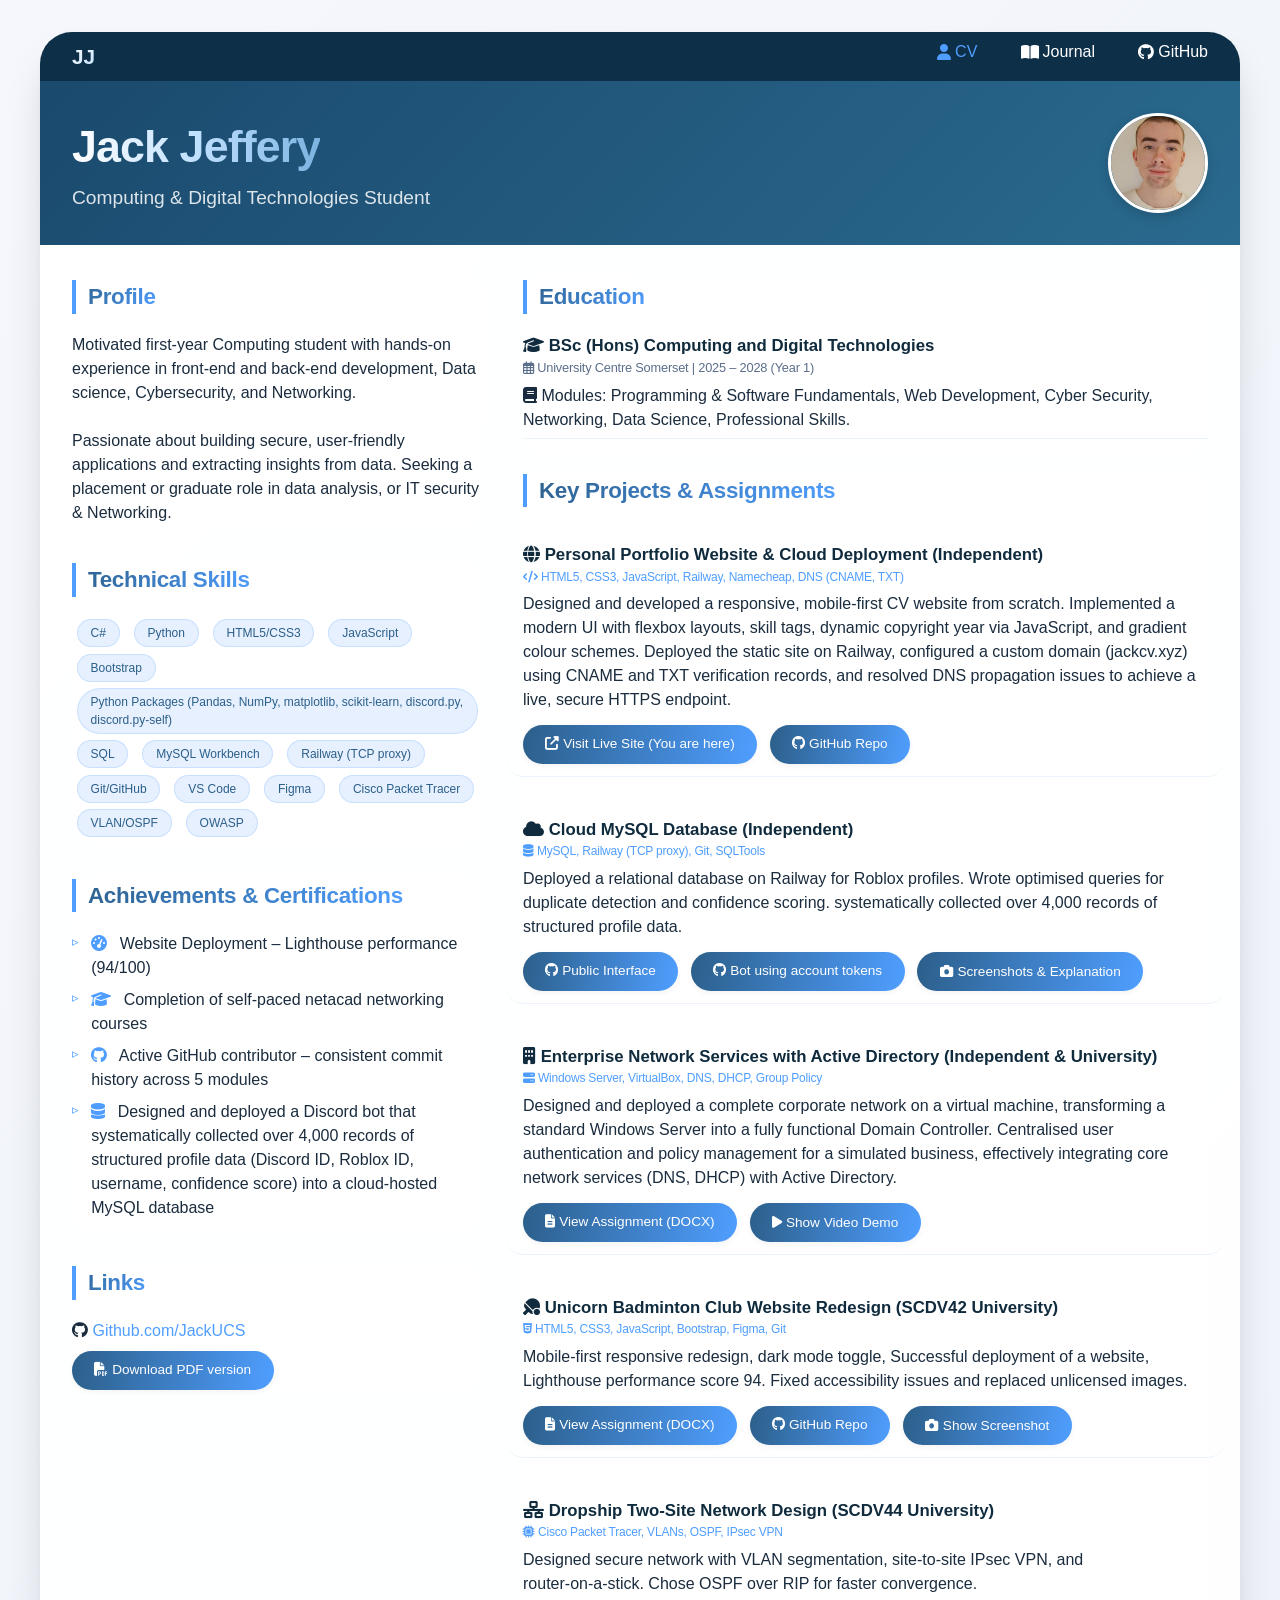
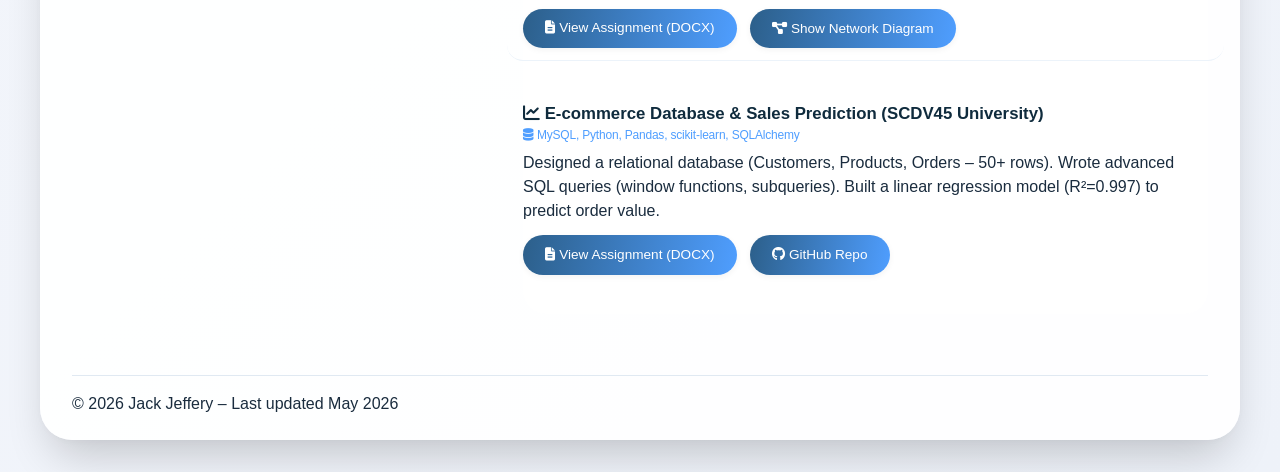
==== index.html @ 2320bcbc "Updated github clickthrough, parallax on image fresh styling" ====
<!DOCTYPE html>
<html lang="en">
<head>
  <meta charset="UTF-8">
  <meta name="viewport" content="width=device-width, initial-scale=1.0">
  <title>Jack – Digital CV</title>
  <link rel="stylesheet" href="style.css">
  <script src="script.js" defer></script>
  <link rel="icon" type="image/png" sizes="32x32" href="images/favicon-32x32.png">
  <link rel="icon" type="image/png" sizes="16x16" href="images/favicon-16x16.png">
  <link rel="apple-touch-icon" sizes="180x180" href="images/apple-touch-icon.png">
  <link rel="stylesheet" href="https://cdnjs.cloudflare.com/ajax/libs/font-awesome/6.5.1/css/all.min.css">
</head>
<body>
<div class="container">

  <!-- Navigation Bar -->
  <nav class="navbar">
    <div class="nav-container">
      <a href="index.html" class="nav-logo">JJ</a>
      <ul class="nav-menu">
        <li><a href="/" class="nav-link active"><i class="fas fa-user"></i> CV</a></li>
        <li><a href="/journal" class="nav-link"><i class="fas fa-book-open"></i> Journal</a></li>
        <li><a href="#" id="github-choice-trigger" class="nav-link"><i class="fab fa-github"></i> GitHub</a></li>
      </ul>
      <div class="nav-toggle">
        <i class="fas fa-bars"></i>
      </div>
    </div>
  </nav>

  <div class="cv-header">
    <div class="header-flex">
      <div class="header-text">
        <h1>Jack Jeffery</h1>
        <p>Computing & Digital Technologies Student</p>
      </div>
      <img src="images/head.jpg" alt="Jack Jeffery" class="headshot">
    </div>
  </div>

  <div class="cv-main">
    <div class="two-col">
      <!-- LEFT COLUMN -->
      <div class="left-col">
        <div class="section">
          <div class="section-title">Profile</div>
          <p>Motivated first-year Computing student with hands‑on experience in front-end and back-end development, Data science, Cybersecurity, and Networking. <br> <br> Passionate about building secure, user‑friendly applications and extracting insights from data. Seeking a placement or graduate role in data analysis, or IT security & Networking.</p>
        </div>
        <div class="section">
          <div class="section-title">Technical Skills</div>
          <div>
            <a href="https://docs.microsoft.com/en-us/dotnet/csharp/" target="_blank" class="skill-link">C#</a>
            <a href="https://www.python.org/" target="_blank" class="skill-link">Python</a>
            <a href="https://developer.mozilla.org/en-US/docs/Web/HTML" target="_blank" class="skill-link">HTML5/CSS3</a>
            <a href="https://developer.mozilla.org/en-US/docs/Web/JavaScript" target="_blank" class="skill-link">JavaScript</a>
            <a href="https://getbootstrap.com/" target="_blank" class="skill-link">Bootstrap</a>
            <span class="skill-tag">Python Packages (Pandas, NumPy, matplotlib, scikit‑learn, discord.py, discord.py-self)</span>
            <a href="https://www.w3schools.com/sql/" target="_blank" class="skill-link">SQL</a>
            <a href="https://www.mysql.com/products/workbench/" target="_blank" class="skill-link">MySQL Workbench</a>
            <a href="https://docs.railway.app/" target="_blank" class="skill-link">Railway (TCP proxy)</a>
            <a href="https://git-scm.com/" target="_blank" class="skill-link">Git/GitHub</a>
            <a href="https://code.visualstudio.com/" target="_blank" class="skill-link">VS Code</a>
            <a href="https://www.figma.com/" target="_blank" class="skill-link">Figma</a>
            <a href="https://www.netacad.com/courses/packet-tracer" target="_blank" class="skill-link">Cisco Packet Tracer</a>
            <a href="https://www.cisco.com/c/en/us/solutions/enterprise-networks/what-is-vlan.html" target="_blank" class="skill-link">VLAN/OSPF</a>
            <a href="https://owasp.org/" target="_blank" class="skill-link">OWASP</a>
          </div>
        </div>
        <div class="section">
          <div class="section-title">Achievements & Certifications</div>
          <ul>
            <li><i class="fas fa-tachometer-alt" style="margin-right: 8px; color: #4f9eff;"></i> Website Deployment – Lighthouse performance (94/100)</li>
            <li><i class="fas fa-graduation-cap" style="margin-right: 8px; color: #4f9eff;"></i> Completion of self-paced netacad networking courses</li>
            <li><i class="fab fa-github" style="margin-right: 8px; color: #4f9eff;"></i> Active GitHub contributor – consistent commit history across 5 modules</li>
            <li><i class="fas fa-database" style="margin-right: 8px; color: #4f9eff;"></i> Designed and deployed a Discord bot that systematically collected over 4,000 records of structured profile data (Discord ID, Roblox ID, username, confidence score) into a cloud‑hosted MySQL database</li>
          </ul>
        </div>
        <div class="section">
          <div class="section-title">Links</div>
          <p><i class="fab fa-github"></i> <a href="#" id="github-choice-trigger" class="custom-link">Github.com/JackUCS</a></p>
          <div class="pdf-button-wrapper">
            <a href="Digital CV/JackJefferyCV.pdf" class="btn-download" download><i class="fas fa-file-pdf"></i> Download PDF version</a>
          </div>
        </div>
      </div> <!-- end left-col -->

      <!-- RIGHT COLUMN -->
      <div class="right-col">
        <div class="section">
          <div class="section-title">Education</div>
          <div class="education-item">
            <div class="job-title"><i class="fas fa-graduation-cap"></i> BSc (Hons) Computing and Digital Technologies</div>
            <div class="date"><i class="far fa-calendar-alt"></i> University Centre Somerset | 2025 – 2028 (Year 1)</div>
            <div><i class="fas fa-book"></i> Modules: Programming & Software Fundamentals, Web Development, Cyber Security, Networking, Data Science, Professional Skills.</div>
          </div>
        </div>

        <div class="section">
          <div class="section-title">Key Projects & Assignments</div>

          <!-- 1. Personal Portfolio Website & Cloud Deployment -->
          <div class="project-item">
            <div class="project-title"><i class="fas fa-globe"></i> Personal Portfolio Website & Cloud Deployment (Independent)</div>
            <div class="tech-stack"><i class="fas fa-code"></i> HTML5, CSS3, JavaScript, Railway, Namecheap, DNS (CNAME, TXT)</div>
            <div>Designed and developed a responsive, mobile‑first CV website from scratch. Implemented a modern UI with flexbox layouts, skill tags, dynamic copyright year via JavaScript, and gradient colour schemes. Deployed the static site on Railway, configured a custom domain (jackcv.xyz) using CNAME and TXT verification records, and resolved DNS propagation issues to achieve a live, secure HTTPS endpoint.</div>
            <div class="button-group">
              <a href="https://jackcv.xyz" class="btn-view" target="_blank"><i class="fas fa-external-link-alt"></i> Visit Live Site (You are here)</a>
              <a href="https://github.com/JackUCS/Digital-CV" class="btn-view" target="_blank"><i class="fab fa-github"></i> GitHub Repo</a>
            </div>
          </div>

          <!-- 2. Cloud MySQL Database (Independent) -->
          <div class="project-item">
            <div class="project-title"><i class="fas fa-cloud"></i> Cloud MySQL Database (Independent)</div>
            <div class="tech-stack"><i class="fas fa-database"></i> MySQL, Railway (TCP proxy), Git, SQLTools</div>
            <div>Deployed a relational database on Railway for Roblox profiles. Wrote optimised queries for duplicate detection and confidence scoring. systematically collected over 4,000 records of structured profile data.</div>
            <div class="button-group">
              <a href="https://github.com/JackUCS/PublicInterface" class="btn-view" target="_blank"><i class="fab fa-github"></i> Public Interface</a>
              <a href="https://github.com/JackUCS/Roblox-Monitoring-Final" class="btn-view" target="_blank"><i class="fab fa-github"></i> Bot using account tokens</a>
              <button class="btn-view toggle-screenshot-btn" data-target="screenshot-cloudsql"><i class="fas fa-camera"></i> Screenshots & Explanation</button>
            </div>
            <div id="screenshot-cloudsql" class="screenshot-container" style="display: none; margin-top: 1rem;">
              <img src="images/SQLScreenshot.png" alt="Database schema" style="max-width: 100%; border-radius: 12px; box-shadow: 0 4px 12px rgba(0,0,0,0.1); margin-bottom: 1rem;">
              <p style="font-size: 0.75rem; color: #5b6e8c; margin-bottom: 0.5rem;">Screenshot of database records</p>
              <img src="images/Result.png" alt="Query results example" style="max-width: 100%; border-radius: 12px; box-shadow: 0 4px 12px rgba(0,0,0,0.1);">
              <p style="font-size: 0.75rem; color: #5b6e8c; margin-top: 0.5rem;">The code is hosted on a real account token and scans a variety of guilds for user‑specified keywords that the user can predefine (e.g., "ollie") on detection the message is logged and relayed to a webhook. Roblox users (Next to the blue person) are scraped by confidence values utilising regex to identify strings that are deemed as valuable, users who send their user profile link in a specific channel will be identified as a confidence of 3 (highest possible, this will stack to ensure the program is entirely confident)</p>
            </div>
          </div>

          <!-- 3. Enterprise Network Services with Active Directory (Independent) -->
          <div class="project-item">
            <div class="project-title"><i class="fas fa-building"></i> Enterprise Network Services with Active Directory (Independent & University)</div>
            <div class="tech-stack"><i class="fas fa-server"></i> Windows Server, VirtualBox, DNS, DHCP, Group Policy</div>
            <div>Designed and deployed a complete corporate network on a virtual machine, transforming a standard Windows Server into a fully functional Domain Controller. Centralised user authentication and policy management for a simulated business, effectively integrating core network services (DNS, DHCP) with Active Directory.</div>
            <div class="button-group">
              <a href="assignments/SCDV44_CW2_JEF25003751_Jack_Jeffery_Networking 1.docx" class="btn-view" target="_blank"><i class="fas fa-file-alt"></i> View Assignment (DOCX)</a>
              <button class="btn-view toggle-screenshot-btn" data-target="screenshot-activedirectory"><i class="fas fa-play"></i> Show Video Demo</button>
            </div>
            <div id="screenshot-activedirectory" class="screenshot-container" style="display: none; margin-top: 1rem;">
              <div class="video-container">
                <iframe class="responsive-iframe" src="https://www.youtube-nocookie.com/embed/aEGvHdF7f94" title="Active Directory Domain Controller Demo" frameborder="0" allow="accelerometer; autoplay; clipboard-write; encrypted-media; gyroscope; picture-in-picture; web-share" referrerpolicy="strict-origin-when-cross-origin" allowfullscreen></iframe>
              </div>
              <p style="font-size: 0.75rem; color: #5b6e8c; margin-top: 0.5rem;">Active Directory Domain Controller / ADDS Demo.</p>
            </div>
          </div>

          <!-- 4. Unicorn Badminton Club Website Redesign (SCDV42) -->
          <div class="project-item">
            <div class="project-title"><i class="fas fa-table-tennis"></i> Unicorn Badminton Club Website Redesign (SCDV42 University)</div>
            <div class="tech-stack"><i class="fab fa-html5"></i> HTML5, CSS3, JavaScript, Bootstrap, Figma, Git</div>
            <div>Mobile‑first responsive redesign, dark mode toggle, Successful deployment of a website, Lighthouse performance score 94. Fixed accessibility issues and replaced unlicensed images.</div>
            <div class="button-group">
              <a href="assignments/SCDV42_CW2_JEF25003751_Jack_Jeffery_Web 1.docx" class="btn-view" target="_blank"><i class="fas fa-file-alt"></i> View Assignment (DOCX)</a>
              <a href="https://github.com/JackUCS/UBC-Assignment" class="btn-view" target="_blank"><i class="fab fa-github"></i> GitHub Repo</a>
              <button class="btn-view toggle-screenshot-btn" data-target="screenshot-ubc"><i class="fas fa-camera"></i> Show Screenshot</button>
            </div>
            <div id="screenshot-ubc" class="screenshot-container" style="display: none; margin-top: 1rem;">
              <img src="images/Desktop showcase.png" alt="UBC website desktop view" style="max-width: 100%; border-radius: 12px; box-shadow: 0 4px 12px rgba(0,0,0,0.1); margin-bottom: 1rem;">
              <img src="images/MOBILE SHOWCASE.png" alt="UBC website mobile view" style="max-width: 100%; border-radius: 12px; box-shadow: 0 4px 12px rgba(0,0,0,0.1);">
              <p style="font-size: 0.75rem; color: #5b6e8c; margin-top: 0.5rem;">Desktop and mobile views of the redesigned site, with light and darkmode counterparts.</p>
            </div>
          </div>

          <!-- 5. Dropship Two‑Site Network Design (SCDV44) -->
          <div class="project-item">
            <div class="project-title"><i class="fas fa-network-wired"></i> Dropship Two‑Site Network Design (SCDV44 University)</div>
            <div class="tech-stack"><i class="fas fa-microchip"></i> Cisco Packet Tracer, VLANs, OSPF, IPsec VPN</div>
            <div>Designed secure network with VLAN segmentation, site‑to‑site IPsec VPN, and router‑on‑a‑stick. Chose OSPF over RIP for faster convergence.</div>
            <div class="button-group">
              <a href="assignments/SCDV44_CW2_JEF25003751_Jack_Jeffery_Networking 1.docx" class="btn-view" target="_blank"><i class="fas fa-file-alt"></i> View Assignment (DOCX)</a>
              <button class="btn-view toggle-screenshot-btn" data-target="screenshot-dropship"><i class="fas fa-diagram-project"></i> Show Network Diagram</button>
            </div>
            <div id="screenshot-dropship" class="screenshot-container" style="display: none; margin-top: 1rem;">
              <img src="images/network diagram.png" alt="Dropship network topology" style="max-width: 100%; border-radius: 12px; box-shadow: 0 4px 12px rgba(0,0,0,0.1);">
              <p style="font-size: 0.75rem; color: #5b6e8c; margin-top: 0.5rem;">Packet Tracer network diagram showing VLAN segmentation and VPN tunnel.</p>
            </div>
          </div>

          <!-- 6. E‑commerce Database & Sales Prediction (SCDV45) -->
          <div class="project-item">
            <div class="project-title"><i class="fas fa-chart-line"></i> E‑commerce Database & Sales Prediction (SCDV45 University)</div>
            <div class="tech-stack"><i class="fas fa-database"></i> MySQL, Python, Pandas, scikit‑learn, SQLAlchemy</div>
            <div>Designed a relational database (Customers, Products, Orders – 50+ rows). Wrote advanced SQL queries (window functions, subqueries). Built a linear regression model (R²=0.997) to predict order value.</div>
            <div class="button-group">
              <a href="assignments/SCDV45_CW2_JEF25003751_DataScience.docx" class="btn-view" target="_blank"><i class="fas fa-file-alt"></i> View Assignment (DOCX)</a>
              <a href="https://github.com/JackUCS/SCDV45_CW2" class="btn-view" target="_blank"><i class="fab fa-github"></i> GitHub Repo</a>
            </div>
          </div>

        </div> <!-- end key projects section -->
      </div> <!-- end right-col -->
    </div> <!-- end two-col -->

    <hr>
    <p class="copyright">© <span id="current-year"></span> Jack Jeffery – Last updated May 2026</p>
  </div> <!-- end cv-main -->
</div> <!-- end container -->

<!-- Modal for project detail popup -->
<div id="project-modal" class="modal-overlay">
  <div class="modal-container">
    <div class="modal-content"></div>
  </div>
</div>

<!-- GitHub choice modal -->
<!-- GitHub choice modal -->
<div id="github-choice-modal" class="modal-overlay">
  <div class="modal-container github-choice-container">
    <div class="modal-content github-choice-content">
      <h3><i class="fab fa-github"></i> GitHub</h3>
      <p>How would you like to view my GitHub profile?</p>
      <div class="github-buttons">
        <button id="github-view-external" class="btn-view"><i class="fas fa-external-link-alt"></i> View on GitHub</button>
        <button id="github-view-image" class="btn-view"><i class="fas fa-image"></i> View interactive image</button>
      </div>
    </div>
  </div>
</div>

<!-- Modal for the interactive GitHub screenshot -->
<div id="github-image-modal" class="modal-overlay">
  <div class="modal-container github-interactive-container">
    <div class="github-image-wrapper">
      <img src="images/gitscreenshot.png" alt="GitHub Profile Screenshot" class="github-interactive-img">
    </div>
  </div>
</div>

</body>
</html>
---- style.css ----
* {
  margin: 0;
  padding: 0;
  box-sizing: border-box;
}

body {
  font-family: 'Inter', -apple-system, BlinkMacSystemFont, 'Segoe UI', Roboto, Helvetica, Arial, sans-serif;
  background: linear-gradient(135deg, #f5f7fc 0%, #eef2f9 100%);
  color: #1a2c3e;
  line-height: 1.5;
  padding: 2rem 1rem;
}

.container {
  max-width: 1200px;
  margin: 0 auto;
  background: rgba(255,255,255,0.96);
  border-radius: 32px;
  box-shadow: 0 25px 45px -12px rgba(0,0,0,0.2), 0 2px 6px rgba(0,0,0,0.02);
  overflow: hidden;
}

/* Navbar styles – drop down menu */
.navbar {
  background: #0d2f48;
  padding: 0.5rem 2rem;
  position: sticky;
  top: 0;
  z-index: 1000;
}

.nav-container {
  display: flex;
  justify-content: space-between;
  align-items: center;
  max-width: 1200px;
  margin: 0 auto;
  position: relative;
}

.nav-logo {
  color: white;
  font-size: 1.3rem;
  font-weight: 700;
  text-decoration: none;
  background: linear-gradient(135deg, #fff, #c0e0ff);
  -webkit-background-clip: text;
  background-clip: text;
  color: transparent;
}

.nav-menu {
  display: flex;
  gap: 1.5rem;
  list-style: none;
  margin: 0;
  padding: 0;
}

.nav-link {
  color: white;
  text-decoration: none;
  font-weight: 500;
  transition: color 0.2s;
  display: inline-flex;
  align-items: center;
  gap: 4px;
  font-size: 1rem;
}

.nav-link:hover {
  color: #4f9eff;
}

.nav-link.active {
  color: #4f9eff;
}

.nav-toggle {
  display: none;
  color: white;
  font-size: 1.3rem;
  cursor: pointer;
}

/* Mobile responsive – DROP DOWN from top */
@media (max-width: 700px) {
  .nav-toggle {
    display: block;
  }
  
  .navbar {
    padding: 0.5rem 1rem;
  }
  
  .nav-menu {
    position: absolute;
    top: 52px;
    left: 0;
    right: 0;
    flex-direction: column;
    background: #235877;
    width: 100%;
    max-height: 0;
    overflow: hidden;
    transition: max-height 0.3s ease-in-out;
    gap: 0;
    padding: 0;
    box-shadow: none;
  }
  
  .nav-menu.active {
    max-height: 300px;
    padding: 0.8rem 0;
    box-shadow: 0 10px 15px rgba(0,0,0,0.1);
  }
  
  .nav-menu li {
    width: 100%;
    text-align: center;
    padding: 0;
  }
  
  .nav-menu li::before {
    content: none;
  }
  
  .nav-link {
    font-size: 1rem;
    justify-content: center;
    padding: 0.6rem 0;
    width: 100%;
  }
}

/* header gradient */
.cv-header {
  background: linear-gradient(135deg, #1a4a6e 0%, #2a6a8e 100%);
  color: white;
  padding: 2rem 2rem;
}

.header-flex {
  display: flex;
  justify-content: space-between;
  align-items: center;
  flex-wrap: wrap;
  gap: 1.5rem;
}

.header-text h1 {
  font-size: 2.8rem;
  font-weight: 700;
  letter-spacing: -0.02em;
  margin-bottom: 0.25rem;
  background: linear-gradient(90deg, #ffffff, #c0e0ff, #7bb3e0, #c0e0ff, #ffffff);
  background-size: 200% auto;
  -webkit-background-clip: text;
  background-clip: text;
  color: transparent;
  display: inline-block;
  animation: shimmer 6s linear infinite;
}

@keyframes shimmer {
  0% { background-position: 0% center; }
  100% { background-position: 200% center; }
}

.header-text p {
  font-size: 1.2rem;
  opacity: 0.85;
  font-weight: 450;
}

/* headshot styling */
.headshot {
  width: 100px;
  height: 100px;
  border-radius: 50%;
  object-fit: cover;
  border: 3px solid white;
  box-shadow: 0 4px 12px rgba(0,0,0,0.15);
  transition: transform 0.2s ease, box-shadow 0.2s ease;
  cursor: pointer;
}

.headshot:hover {
  transform: scale(1.02);
  box-shadow: 0 6px 16px rgba(0,0,0,0.2);
}

.cv-main {
  padding: 2rem 2rem 1.5rem;
}

.two-col {
  display: flex;
  gap: 2.5rem;
  flex-wrap: wrap;
}

.left-col {
  flex: 1.2;
  min-width: 260px;
}

.right-col {
  flex: 2;
  min-width: 280px;
}

.section {
  margin-bottom: 2rem;
  background: #ffffff;
  border-radius: 24px;
  padding: 0.2rem 0;
}

.section-title {
  font-size: 1.4rem;
  font-weight: 700;
  letter-spacing: -0.3px;
  background: linear-gradient(120deg, #2c5f8a, #4f9eff);
  background-clip: text;
  -webkit-background-clip: text;
  color: transparent;
  border-left: 4px solid #4f9eff;
  padding-left: 0.75rem;
  margin-bottom: 1.2rem;
  display: inline-block;
}

.job-title, .project-title {
  font-weight: 700;
  color: #0f2b3d;
  font-size: 1.05rem;
}

.date {
  font-size: 0.8rem;
  color: #5b6e8c;
  margin-bottom: 0.4rem;
  letter-spacing: -0.2px;
}

.skill-tag {
  display: inline-block;
  background: #e6f0ff;
  color: #2c5f8a;
  padding: 0.25rem 0.8rem;
  border-radius: 40px;
  font-size: 0.75rem;
  font-weight: 500;
  margin: 0.2rem 0.3rem;
  transition: all 0.15s;
  border: 1px solid rgba(79,158,255,0.2);
}

.skill-tag:hover {
  background: #d4e6ff;
  transform: translateY(-1px);
}

.project-item, .education-item {
  margin-bottom: 1.5rem;
  padding-bottom: 0.75rem;
  border-bottom: 1px solid #ecf3fa;
}

.project-item:last-child {
  border-bottom: none;
}

.tech-stack {
  font-size: 0.75rem;
  font-weight: 500;
  color: #4f9eff;
  margin-bottom: 0.4rem;
  letter-spacing: -0.2px;
}

.btn-download, .btn-view {
  display: inline-block;
  background: linear-gradient(100deg, #2c5f8a, #4f9eff);
  color: white;
  padding: 0.6rem 1.4rem;
  border-radius: 60px;
  text-decoration: none;
  font-weight: 500;
  font-size: 0.85rem;
  transition: all 0.2s ease;
  border: none;
  cursor: pointer;
  box-shadow: 0 2px 6px rgba(0,0,0,0.05);
}

.btn-download:hover, .btn-view:hover {
  background: linear-gradient(100deg, #1a4a6e, #3b82f6);
  transform: translateY(-2px);
  box-shadow: 0 8px 18px rgba(0,0,0,0.1);
}

.btn-download:active, .btn-view:active {
  transform: translateY(1px);
}

.button-group {
  display: flex;
  flex-wrap: wrap;
  gap: 0.8rem;
  margin-top: 0.8rem;
}

.pdf-button-wrapper {
  margin-top: 0.5rem;
}

hr {
  margin: 1.8rem 0 1rem;
  border: none;
  border-top: 1px solid #e0e9f2;
}

.custom-link {
  color: #4f9eff;
  text-decoration: none;
  font-weight: 500;
  transition: color 0.2s;
}

.custom-link:hover {
  color: #2c5f8a;
  text-decoration: underline;
}

ul {
  list-style-type: none;
  padding-left: 0;
}

ul li {
  margin-bottom: 0.5rem;
  padding-left: 1.2rem;
  position: relative;
}

ul li::before {
  content: "▹";
  position: absolute;
  left: 0;
  color: #4f9eff;
  font-size: 0.8rem;
}

/* Exclude navbar lists from the arrow rule */
.nav-menu li::before {
  content: none;
}

/* video container (responsive iframe) */
.video-container {
  position: relative;
  overflow: hidden;
  width: 100%;
  padding-bottom: 56.25%;
  border-radius: 12px;
  box-shadow: 0 4px 12px rgba(0, 0, 0, 0.1);
}

.responsive-iframe {
  position: absolute;
  top: 0;
  left: 0;
  width: 100%;
  height: 100%;
  border: 0;
}

/* reduce gap between Education and first Key Project */
.education-item {
  margin-bottom: 0.75rem;
  padding-bottom: 0.4rem;
}
.section:first-of-type .project-item:first-of-type {
  margin-top: 0;
}
.right-col .section:first-child {
  margin-bottom: 1rem;
}

/* mobile responsiveness */
@media (max-width: 700px) {
  .header-text h1 {
    font-size: 2rem;
  }
  .cv-main {
    padding: 1.5rem;
  }
  .two-col {
    gap: 1.5rem;
  }
  .section-title {
    font-size: 1.3rem;
  }
}

@media (max-width: 600px) {
  .header-flex {
    flex-direction: column;
    text-align: center;
  }
  .headshot {
    margin-top: 0.5rem;
  }
}

.btn-icon {
  width: 16px;
  height: 16px;
  vertical-align: middle;
  margin-top: -2px;
  margin-right: 3px;
  display: inline-block;
}

/* Skill links – clickable documentation links */
.skill-link {
  display: inline-block;
  background: #e6f0ff;
  color: #2c5f8a;
  padding: 0.25rem 0.8rem;
  border-radius: 40px;
  font-size: 0.75rem;
  font-weight: 500;
  margin: 0.2rem 0.3rem;
  transition: all 0.15s;
  border: 1px solid rgba(79,158,255,0.2);
  text-decoration: none;
}

.skill-link:hover {
  background: #d4e6ff;
  transform: translateY(-1px);
  color: #1a4a6e;
}

/* Hover effect for project items – smooth pop-out */
.project-item {
  transition: transform 0.25s ease, box-shadow 0.25s ease, background-color 0.2s ease;
  border-radius: 16px;
  padding: 1rem 1rem 0.75rem 1rem;
  margin-left: -1rem;
  margin-right: -1rem;
  background-color: transparent;
}

.project-item:hover {
  transform: scale(1.02);
  box-shadow: 0 12px 24px -8px rgba(0, 0, 0, 0.15);
  background-color: #ffffff;
  z-index: 1;
  position: relative;
}

/* Modal overlay – liquid glass background */
.modal-overlay {
  display: none;
  position: fixed;
  top: 0;
  left: 0;
  width: 100%;
  height: 100%;
  background: rgba(0, 0, 0, 0.3);
  backdrop-filter: blur(8px) brightness(0.9);
  -webkit-backdrop-filter: blur(8px) brightness(0.9);
  justify-content: center;
  align-items: center;
  z-index: 10000;
  opacity: 0;
  transition: opacity 0.3s ease;
}

.modal-overlay.active {
  display: flex;
  opacity: 1;
}

.modal-container {
  max-width: 800px;
  width: 90%;
  max-height: 85vh;
  overflow-y: auto;
  background: rgba(255, 255, 255, 0.98);
  border-radius: 32px;
  box-shadow: 0 30px 50px rgba(0, 0, 0, 0.3);
  padding: 2rem;
  position: relative;
  transform: scale(0.95);
  transition: transform 0.3s ease;
}

.modal-overlay.active .modal-container {
  transform: scale(1);
}

/* Close button (optional) */
.modal-close {
  position: absolute;
  top: 1rem;
  right: 1.5rem;
  font-size: 2rem;
  cursor: pointer;
  color: #4f9eff;
  transition: color 0.2s;
}

.modal-close:hover {
  color: #1a4a6e;
}

/* Ensure cloned content inside modal uses same styles as original */
.modal-content .project-title,
.modal-content .tech-stack,
.modal-content .button-group {
  margin-bottom: 1rem;
}

.modal-content .project-item {
  padding: 0;
  margin: 0;
  border-bottom: none;
  box-shadow: none;
  background: transparent;
}

.modal-content .button-group {
  margin-top: 1.5rem;
}
/* GitHub choice modal specific */
.github-choice-container {
  max-width: 450px;
  text-align: center;
}

.github-choice-content h3 {
  font-size: 1.5rem;
  margin-bottom: 0.5rem;
  color: #1a4a6e;
}

.github-choice-content p {
  margin-bottom: 1.5rem;
  color: #2c3e50;
}

.github-buttons {
  display: flex;
  gap: 1rem;
  justify-content: center;
  flex-wrap: wrap;
}

.github-buttons .btn-view {
  min-width: 160px;
}

/* GitHub interactive image modal – cursor-following 3D tilt */
.github-interactive-container {
  max-width: 800px;
  width: 90%;
  background: transparent;  /* was rgba(255,255,255,0.98) */
  border-radius: 24px;
  padding: 0;               /* remove padding */
  perspective: 1000px;
  overflow: visible;
  box-shadow: none;         /* remove shadow, let image cast its own */
}

.github-image-wrapper {
  position: relative;
  width: 100%;
  transition: transform 0.1s ease-out;
  transform-style: preserve-3d;
  will-change: transform;
}

/* Remove pointer-events: none to make the image clickable */
.github-interactive-img {
  width: 100%;
  height: auto;
  border-radius: 16px;
  box-shadow: 0 20px 35px -10px rgba(0,0,0,0.2);
  display: block;
  cursor: pointer;
}

/* Make the interactive image clickable */
.github-interactive-img {
  cursor: pointer;
}
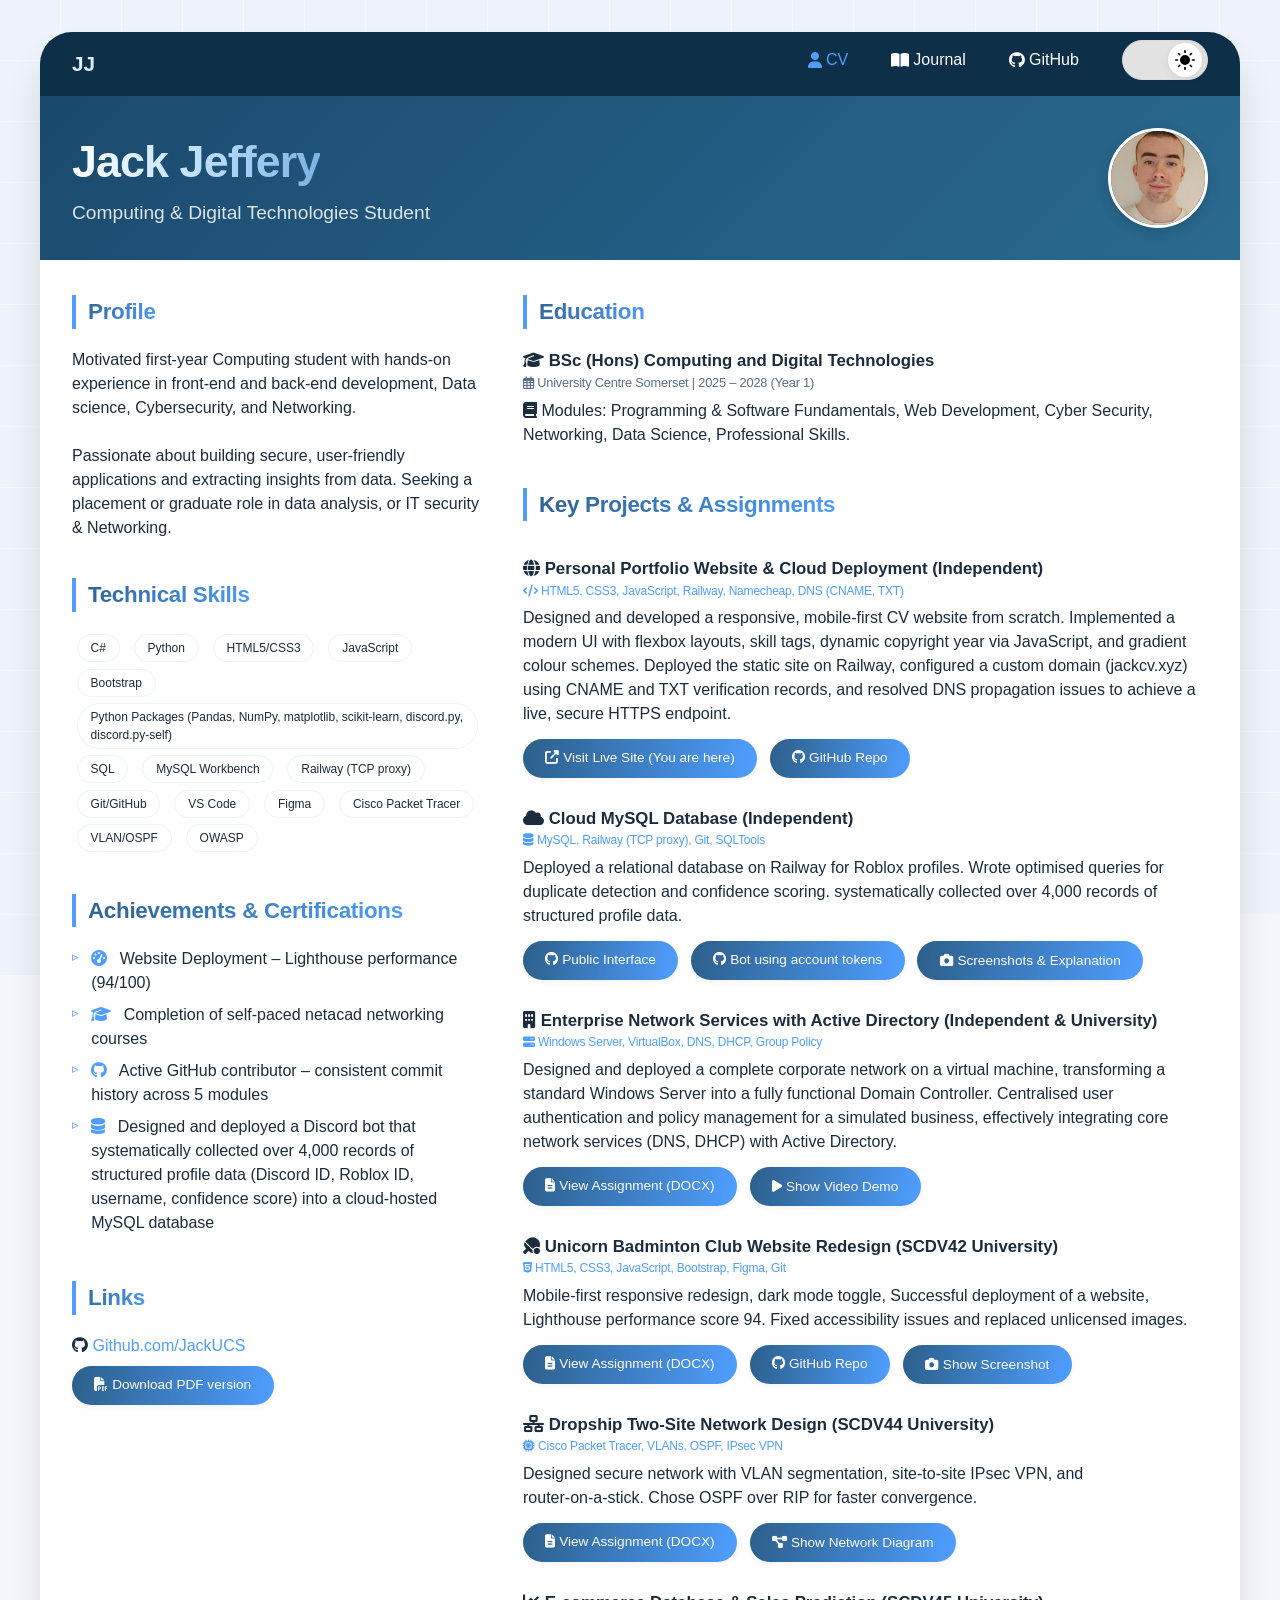
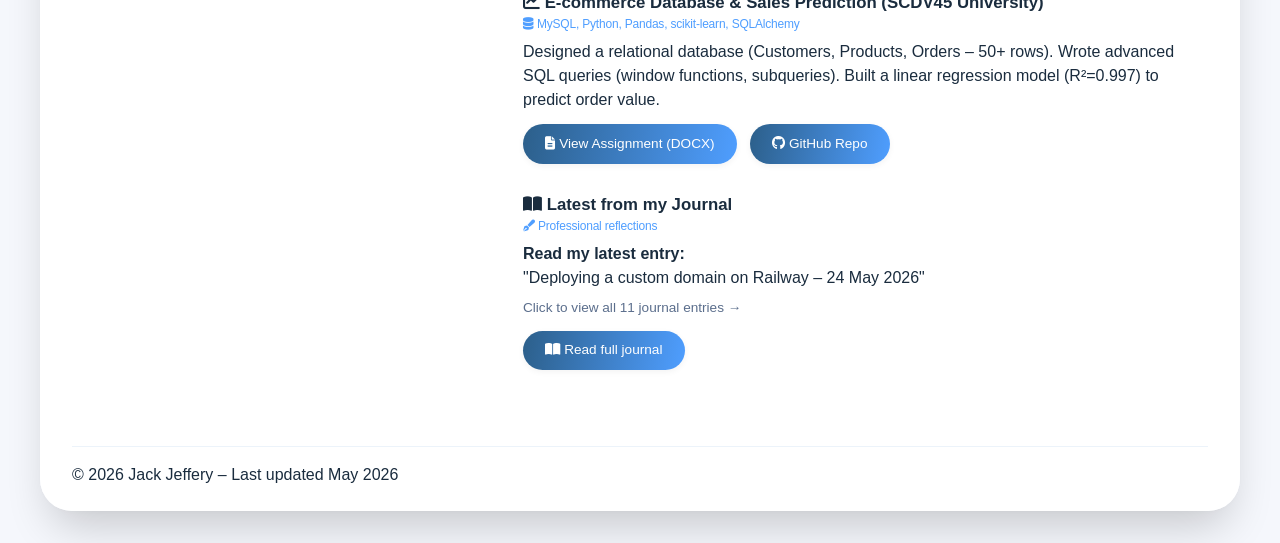
==== commit ab9c85f5: "Added dark mode, background elements and more" ====
--- a/index.html
+++ b/index.html
@@ -1,5 +1,5 @@
 <!DOCTYPE html>
-<html lang="en">
+<html lang="en" data-theme="light">
 <head>
   <meta charset="UTF-8">
   <meta name="viewport" content="width=device-width, initial-scale=1.0">
@@ -12,6 +12,10 @@
   <link rel="stylesheet" href="https://cdnjs.cloudflare.com/ajax/libs/font-awesome/6.5.1/css/all.min.css">
 </head>
 <body>
+
+<!-- Interactive Grid Background -->
+<div class="grid-background" id="grid-bg"></div>
+
 <div class="container">
 
   <!-- Navigation Bar -->
@@ -22,6 +26,29 @@
         <li><a href="/" class="nav-link active"><i class="fas fa-user"></i> CV</a></li>
         <li><a href="/journal" class="nav-link"><i class="fas fa-book-open"></i> Journal</a></li>
         <li><a href="#" id="github-choice-trigger" class="nav-link"><i class="fab fa-github"></i> GitHub</a></li>
+        <li>
+          <button class="theme-toggle" id="theme-btn" aria-label="Toggle theme">
+            <div class="toggle-thumb">
+              <svg class="theme-icon" viewBox="0 0 24 24" fill="none" stroke="currentColor" stroke-width="2" stroke-linecap="round" stroke-linejoin="round">
+                <g class="sun-beams">
+                  <line x1="12" y1="1" x2="12" y2="3"></line>
+                  <line x1="12" y1="21" x2="12" y2="23"></line>
+                  <line x1="4.22" y1="4.22" x2="5.64" y2="5.64"></line>
+                  <line x1="18.36" y1="18.36" x2="19.78" y2="19.78"></line>
+                  <line x1="1" y1="12" x2="3" y2="12"></line>
+                  <line x1="21" y1="12" x2="23" y2="12"></line>
+                  <line x1="4.22" y1="19.78" x2="5.64" y2="18.36"></line>
+                  <line x1="18.36" y1="5.64" x2="19.78" y2="4.22"></line>
+                </g>
+                <mask id="moon-mask">
+                  <rect x="0" y="0" width="100%" height="100%" fill="white" />
+                  <circle class="mask-cutout" cx="24" cy="4" r="7" fill="black" />
+                </mask>
+                <circle class="theme-icon-center" cx="12" cy="12" r="7" fill="currentColor" mask="url(#moon-mask)"></circle>
+              </svg>
+            </div>
+          </button>
+        </li>
       </ul>
       <div class="nav-toggle">
         <i class="fas fa-bars"></i>
@@ -188,6 +215,27 @@
             </div>
           </div>
 
+          <!-- Journal Teaser -->
+          <div class="project-item journal-teaser">
+            <div class="project-title">
+              <i class="fas fa-book-open"></i> Latest from my Journal
+            </div>
+            <div class="tech-stack">
+              <i class="fas fa-pen-fancy"></i> Professional reflections
+            </div>
+            <div>
+              <p><strong>Read my latest entry:</strong><br> "Deploying a custom domain on Railway – 24 May 2026"</p>
+              <p style="font-size: 0.85rem; margin-top: 0.5rem; color: var(--text-secondary);">
+                Click to view all 11 journal entries →
+              </p>
+            </div>
+            <div class="button-group">
+              <a href="/journal" class="btn-view">
+                <i class="fas fa-book-open"></i> Read full journal
+              </a>
+            </div>
+          </div>
+
         </div> <!-- end key projects section -->
       </div> <!-- end right-col -->
     </div> <!-- end two-col -->
@@ -204,7 +252,6 @@
   </div>
 </div>
 
-<!-- GitHub choice modal -->
 <!-- GitHub choice modal -->
 <div id="github-choice-modal" class="modal-overlay">
   <div class="modal-container github-choice-container">
@@ -228,5 +275,23 @@
   </div>
 </div>
 
+<!-- Modal for journal preview -->
+<div id="journal-preview-modal" class="modal-overlay">
+  <div class="modal-container">
+    <div class="modal-content">
+      <h3><i class="fas fa-book-open"></i> Professional Journal</h3>
+      <p>Here's a preview of my latest entry:</p>
+      <hr>
+      <div class="journal-preview">
+        <p><strong>24 May 2026 – Deploying a custom domain on Railway</strong></p>
+        <p>Getting <code>jackcv.xyz</code> live was harder than expected. I had to configure CNAME and TXT records on Namecheap...</p>
+      </div>
+      <div class="button-group" style="margin-top: 1rem;">
+        <a href="/journal" class="btn-view">Read full journal →</a>
+      </div>
+    </div>
+  </div>
+</div>
+
 </body>
 </html>
--- a/style.css
+++ b/style.css
@@ -1,27 +1,106 @@
+/* ============================================
+   INTERACTIVE GRID BACKGROUND
+   ============================================ */
+.grid-background {
+  position: fixed;
+  top: 0;
+  left: 0;
+  width: 100vw;
+  height: 100vh;
+  display: grid;
+  grid-template-columns: repeat(auto-fill, minmax(60px, 1fr));
+  grid-auto-rows: 60px;
+  gap: 1px;
+  z-index: 0;
+  pointer-events: auto;
+}
+
+.grid-block {
+  background-color: var(--grid-bg-start);
+  width: 100%;
+  height: 100%;
+  transition: background-color 0.8s ease-out;
+}
+
+.grid-block:hover {
+  background-color: var(--grid-bg-hover);
+  transition: background-color 0s;
+}
+
+/* Theme-aware grid colours */
+[data-theme="light"] {
+  --grid-bg-start: #eef2f9;
+  --grid-bg-hover: #c0d4f0;
+}
+
+[data-theme="dark"] {
+  --grid-bg-start: #0a0a0a;
+  --grid-bg-hover: #2a3a4a;
+}
+
+/* Ensure container sits above grid */
+.container {
+  position: relative;
+  z-index: 1;
+  background: var(--container-bg);
+  backdrop-filter: blur(0px);
+}
+
 * {
   margin: 0;
   padding: 0;
   box-sizing: border-box;
 }
 
+/* Color System Tokens */
+[data-theme="light"] {
+  --bg-color: #f5f7fc;
+  --container-bg: rgba(255, 255, 255, 0.96);
+  --card-bg: #ffffff;
+  --border-color: #ecf3fa;
+  --text-primary: #1a2c3e;
+  --text-secondary: #5b6e8c;
+  --toggle-bg: #e2e2e2;
+  --toggle-border: #dbdbdb;
+  --thumb-bg: #ffffff;
+  --icon-color: #000000;
+  --thumb-translate: translateX(42px);
+}
+
+[data-theme="dark"] {
+  --bg-color: #0a0a0a;
+  --container-bg: rgba(18, 25, 35, 0.96);
+  --card-bg: #1a2a3a;
+  --border-color: #2a3a4a;
+  --text-primary: #e0e0e0;
+  --text-secondary: #a0b0c0;
+  --toggle-bg: #1a1a1a;
+  --toggle-border: #262626;
+  --thumb-bg: #333333;
+  --icon-color: #ffffff;
+  --thumb-translate: translateX(0px);
+}
+
 body {
   font-family: 'Inter', -apple-system, BlinkMacSystemFont, 'Segoe UI', Roboto, Helvetica, Arial, sans-serif;
-  background: linear-gradient(135deg, #f5f7fc 0%, #eef2f9 100%);
-  color: #1a2c3e;
+  background: var(--bg-color);
+  color: var(--text-primary);
   line-height: 1.5;
   padding: 2rem 1rem;
+  transition: background-color 0.5s cubic-bezier(0.16, 1, 0.3, 1);
 }
 
 .container {
   max-width: 1200px;
   margin: 0 auto;
-  background: rgba(255,255,255,0.96);
+  background: var(--container-bg);
   border-radius: 32px;
   box-shadow: 0 25px 45px -12px rgba(0,0,0,0.2), 0 2px 6px rgba(0,0,0,0.02);
   overflow: hidden;
-}
-
-/* Navbar styles – drop down menu */
+  transition: background 0.5s cubic-bezier(0.16, 1, 0.3, 1);
+}
+
+/* Navbar styles – unchanged (stays dark) */
 .navbar {
   background: #0d2f48;
   padding: 0.5rem 2rem;
@@ -56,6 +135,7 @@
   list-style: none;
   margin: 0;
   padding: 0;
+  align-items: center;
 }
 
 .nav-link {
@@ -134,7 +214,7 @@
   }
 }
 
-/* header gradient */
+/* header gradient – stays the same */
 .cv-header {
   background: linear-gradient(135deg, #1a4a6e 0%, #2a6a8e 100%);
   color: white;
@@ -213,9 +293,10 @@
 
 .section {
   margin-bottom: 2rem;
-  background: #ffffff;
+  background: var(--card-bg);
   border-radius: 24px;
   padding: 0.2rem 0;
+  transition: background 0.3s ease;
 }
 
 .section-title {
@@ -234,39 +315,39 @@
 
 .job-title, .project-title {
   font-weight: 700;
-  color: #0f2b3d;
+  color: var(--text-primary);
   font-size: 1.05rem;
 }
 
 .date {
   font-size: 0.8rem;
-  color: #5b6e8c;
+  color: var(--text-secondary);
   margin-bottom: 0.4rem;
   letter-spacing: -0.2px;
 }
 
-.skill-tag {
+.skill-tag, .skill-link {
   display: inline-block;
-  background: #e6f0ff;
-  color: #2c5f8a;
+  background: var(--card-bg);
+  color: var(--text-primary);
   padding: 0.25rem 0.8rem;
   border-radius: 40px;
   font-size: 0.75rem;
   font-weight: 500;
   margin: 0.2rem 0.3rem;
   transition: all 0.15s;
-  border: 1px solid rgba(79,158,255,0.2);
-}
-
-.skill-tag:hover {
-  background: #d4e6ff;
+  border: 1px solid var(--border-color);
+  text-decoration: none;
+}
+
+.skill-tag:hover, .skill-link:hover {
+  background: var(--border-color);
   transform: translateY(-1px);
 }
 
 .project-item, .education-item {
-  margin-bottom: 1.5rem;
-  padding-bottom: 0.75rem;
-  border-bottom: 1px solid #ecf3fa;
+  border-bottom: none;
+  transition: border-color 0.3s ease;
 }
 
 .project-item:last-child {
@@ -320,7 +401,8 @@
 hr {
   margin: 1.8rem 0 1rem;
   border: none;
-  border-top: 1px solid #e0e9f2;
+  border-top: 1px solid var(--border-color);
+  transition: border-color 0.3s ease;
 }
 
 .custom-link {
@@ -425,46 +507,74 @@
   display: inline-block;
 }
 
-/* Skill links – clickable documentation links */
-.skill-link {
-  display: inline-block;
-  background: #e6f0ff;
-  color: #2c5f8a;
-  padding: 0.25rem 0.8rem;
-  border-radius: 40px;
-  font-size: 0.75rem;
-  font-weight: 500;
-  margin: 0.2rem 0.3rem;
-  transition: all 0.15s;
-  border: 1px solid rgba(79,158,255,0.2);
-  text-decoration: none;
-}
-
-.skill-link:hover {
-  background: #d4e6ff;
-  transform: translateY(-1px);
-  color: #1a4a6e;
-}
-
-/* Hover effect for project items – smooth pop-out */
+/* ============================================
+   PROJECT CARD HOVER EFFECT (Unified smooth zoom)
+   ============================================ */
 .project-item {
-  transition: transform 0.25s ease, box-shadow 0.25s ease, background-color 0.2s ease;
+  transition: transform 0.3s cubic-bezier(0.2, 0.9, 0.4, 1.1), 
+              box-shadow 0.3s ease, 
+              background-color 0.2s ease;
   border-radius: 16px;
   padding: 1rem 1rem 0.75rem 1rem;
   margin-left: -1rem;
   margin-right: -1rem;
   background-color: transparent;
-}
-
+  overflow: visible;
+}
+
+/* Light mode hover - smooth zoom */
 .project-item:hover {
   transform: scale(1.02);
-  box-shadow: 0 12px 24px -8px rgba(0, 0, 0, 0.15);
-  background-color: #ffffff;
-  z-index: 1;
-  position: relative;
-}
-
-/* Modal overlay – liquid glass background */
+  box-shadow: 0 20px 35px -12px rgba(0, 0, 0, 0.2);
+  background-color: var(--card-bg);
+  z-index: 2;
+  position: relative;
+}
+
+/* Dark mode specific padding */
+[data-theme="dark"] .project-item {
+  padding: 1.2rem 1.2rem 0.95rem 1.2rem;
+  margin-left: -0.2rem;
+  margin-right: -0.2rem;
+}
+
+/* Dark mode hover - stronger scale, SAME transition */
+[data-theme="dark"] .project-item:hover {
+  transform: scale(1.04);
+  box-shadow: 0 25px 45px -12px rgba(0, 0, 0, 0.6),
+              0 0 0 1px rgba(79, 158, 255, 0.2);
+  background-color: var(--card-bg);
+  z-index: 2;
+  position: relative;
+}
+/* Dark mode specific padding (more breathing room) */
+[data-theme="dark"] .project-item {
+  padding: 1.2rem 1.2rem 0.95rem 1.2rem;
+  margin-left: -0.2rem;
+  margin-right: -0.2rem;
+}
+
+[data-theme="dark"] .section {
+  padding: 0.5rem 1rem;
+}
+
+/* ============================================
+   FADE-IN ON SCROLL
+   ============================================ */
+.project-item, .section, .journal-entry {
+  opacity: 0;
+  transform: translateY(20px);
+  transition: opacity 0.6s ease, transform 0.6s ease;
+}
+
+.project-item.fade-in, .section.fade-in, .journal-entry.fade-in {
+  opacity: 1;
+  transform: translateY(0);
+}
+
+/* ============================================
+   MODAL STYLES
+   ============================================ */
 .modal-overlay {
   display: none;
   position: fixed;
@@ -492,20 +602,19 @@
   width: 90%;
   max-height: 85vh;
   overflow-y: auto;
-  background: rgba(255, 255, 255, 0.98);
+  background: var(--card-bg);
   border-radius: 32px;
   box-shadow: 0 30px 50px rgba(0, 0, 0, 0.3);
   padding: 2rem;
   position: relative;
   transform: scale(0.95);
-  transition: transform 0.3s ease;
+  transition: transform 0.3s ease, background 0.3s ease;
 }
 
 .modal-overlay.active .modal-container {
   transform: scale(1);
 }
 
-/* Close button (optional) */
 .modal-close {
   position: absolute;
   top: 1rem;
@@ -520,7 +629,6 @@
   color: #1a4a6e;
 }
 
-/* Ensure cloned content inside modal uses same styles as original */
 .modal-content .project-title,
 .modal-content .tech-stack,
 .modal-content .button-group {
@@ -538,7 +646,10 @@
 .modal-content .button-group {
   margin-top: 1.5rem;
 }
-/* GitHub choice modal specific */
+
+/* ============================================
+   GITHUB MODAL STYLES
+   ============================================ */
 .github-choice-container {
   max-width: 450px;
   text-align: center;
@@ -552,7 +663,7 @@
 
 .github-choice-content p {
   margin-bottom: 1.5rem;
-  color: #2c3e50;
+  color: var(--text-primary);
 }
 
 .github-buttons {
@@ -566,16 +677,15 @@
   min-width: 160px;
 }
 
-/* GitHub interactive image modal – cursor-following 3D tilt */
 .github-interactive-container {
   max-width: 800px;
   width: 90%;
-  background: transparent;  /* was rgba(255,255,255,0.98) */
+  background: transparent;
   border-radius: 24px;
-  padding: 0;               /* remove padding */
+  padding: 0;
   perspective: 1000px;
   overflow: visible;
-  box-shadow: none;         /* remove shadow, let image cast its own */
+  box-shadow: none;
 }
 
 .github-image-wrapper {
@@ -584,9 +694,9 @@
   transition: transform 0.1s ease-out;
   transform-style: preserve-3d;
   will-change: transform;
-}
-
-/* Remove pointer-events: none to make the image clickable */
+  cursor: pointer;
+}
+
 .github-interactive-img {
   width: 100%;
   height: auto;
@@ -596,7 +706,91 @@
   cursor: pointer;
 }
 
-/* Make the interactive image clickable */
-.github-interactive-img {
+/* ============================================
+   THEME TOGGLE BUTTON
+   ============================================ */
+.theme-toggle {
+  width: 86px;
+  height: 40px;
+  background-color: var(--toggle-bg);
+  border: 1px solid var(--toggle-border);
+  border-radius: 50px;
+  padding: 3px;
   cursor: pointer;
+  display: flex;
+  align-items: center;
+  position: relative;
+  outline: none;
+  box-shadow: inset 0 1px 2px rgba(0,0,0,0.02);
+  transition: background-color 0.5s cubic-bezier(0.16, 1, 0.3, 1),
+              border-color 0.5s cubic-bezier(0.16, 1, 0.3, 1);
+  background: var(--toggle-bg);
+}
+
+.toggle-thumb {
+  width: 34px;
+  height: 34px;
+  background-color: var(--thumb-bg);
+  border-radius: 50%;
+  display: flex;
+  justify-content: center;
+  align-items: center;
+  color: var(--icon-color);
+  box-shadow: 0 2px 8px rgba(0, 0, 0, 0.08);
+  transform: var(--thumb-translate);
+  transition: transform 0.5s cubic-bezier(0.16, 1, 0.3, 1),
+              background-color 0.5s cubic-bezier(0.16, 1, 0.3, 1),
+              color 0.5s cubic-bezier(0.16, 1, 0.3, 1);
+}
+
+.theme-icon {
+  width: 20px;
+  height: 20px;
+  transform: rotate(-40deg);
+  transition: transform 0.55s cubic-bezier(0.16, 1, 0.3, 1);
+}
+
+.theme-icon-center {
+  transition: r 0.5s cubic-bezier(0.16, 1, 0.3, 1);
+}
+
+.mask-cutout {
+  transition: cx 0.5s cubic-bezier(0.16, 1, 0.3, 1),
+              cy 0.5s cubic-bezier(0.16, 1, 0.3, 1);
+}
+
+.sun-beams {
+  opacity: 0;
+  transform: scale(0.6);
+  transform-origin: center;
+  transition: opacity 0.3s ease, 
+              transform 0.5s cubic-bezier(0.16, 1, 0.3, 1);
+}
+
+[data-theme="light"] .theme-icon {
+  transform: rotate(0deg);
+}
+
+[data-theme="light"] .theme-icon-center {
+  r: 5px;
+}
+
+[data-theme="light"] .mask-cutout {
+  cx: 30px;
+  cy: 0px;
+}
+
+[data-theme="light"] .sun-beams {
+  opacity: 1;
+  transform: scale(1);
+  transition-delay: 0.1s;
+}
+.project-item.fade-in {
+  opacity: 1;
+  transform: translateY(0);  /* this is fine, but hover needs higher priority */
+}
+
+/* Ensure hover always wins */
+.project-item:hover {
+  transform: scale(1.02) !important;  /* temporary test – remove if works */
 }
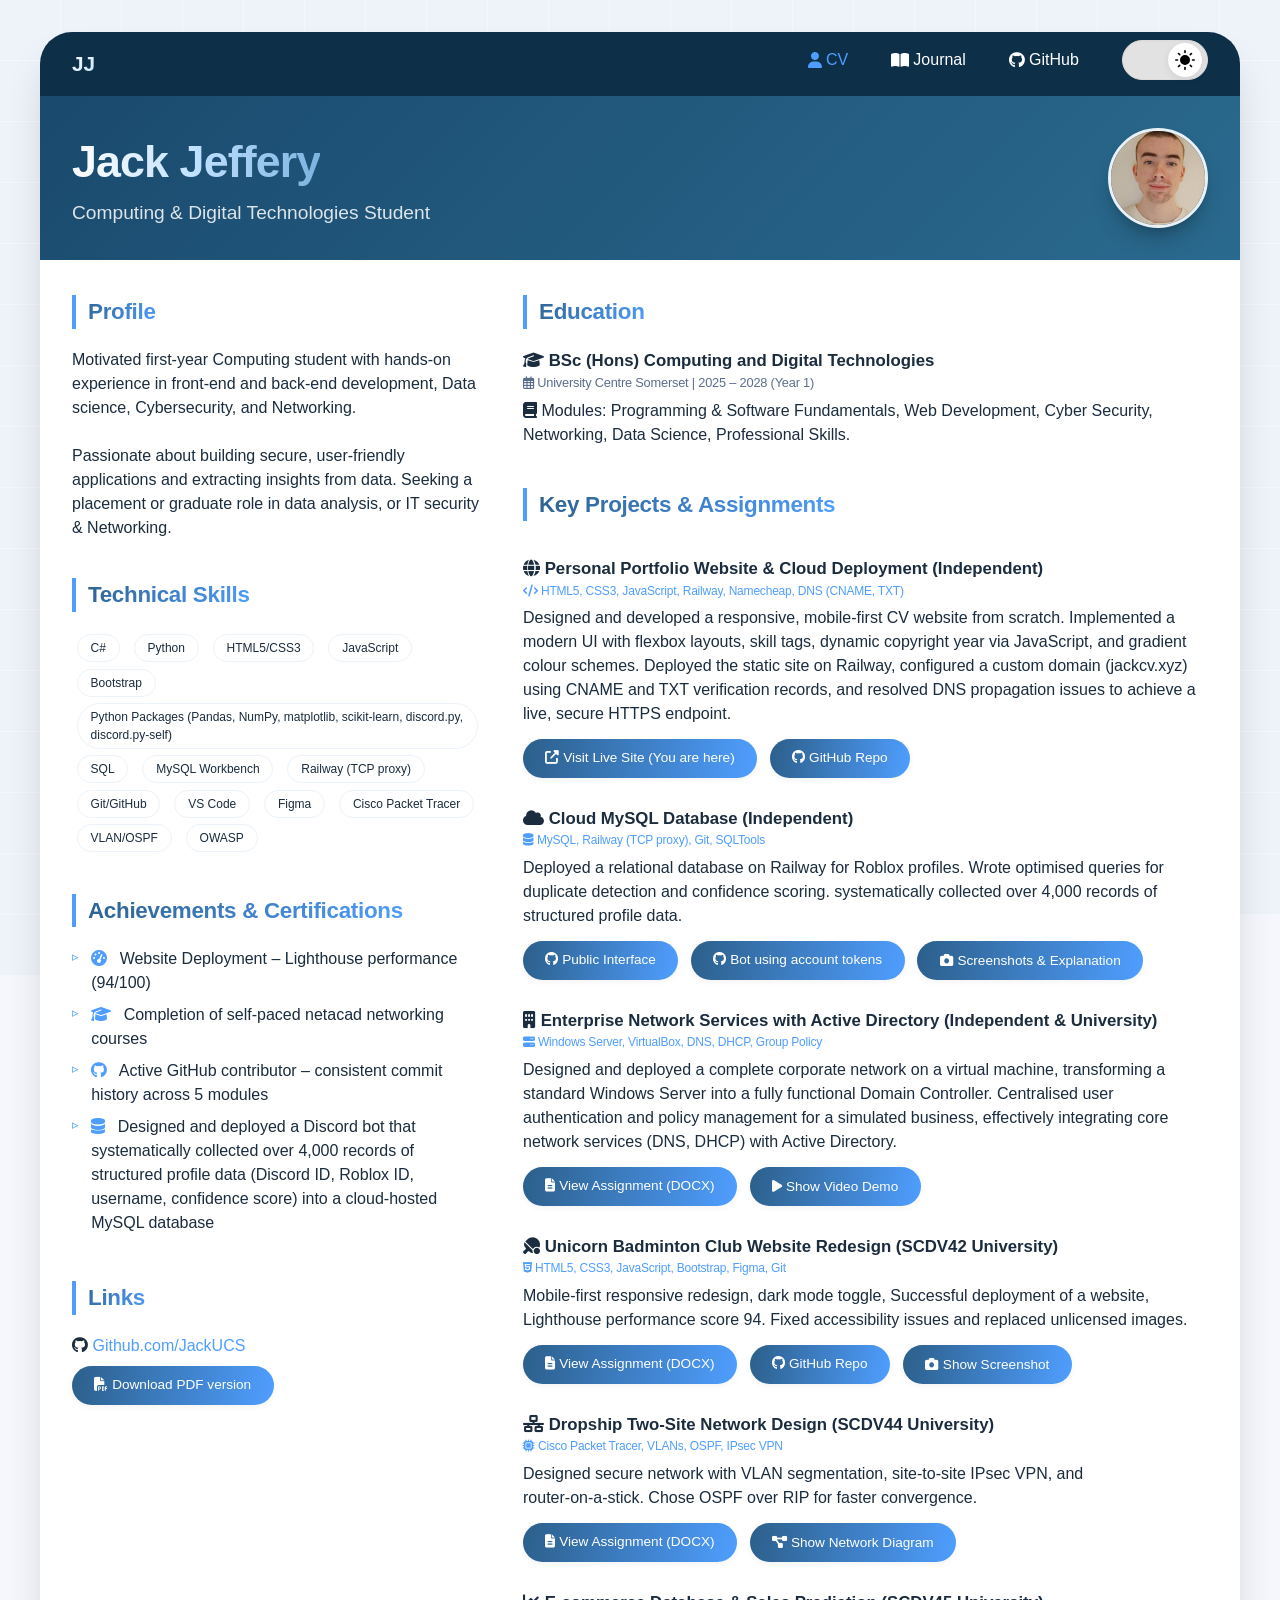
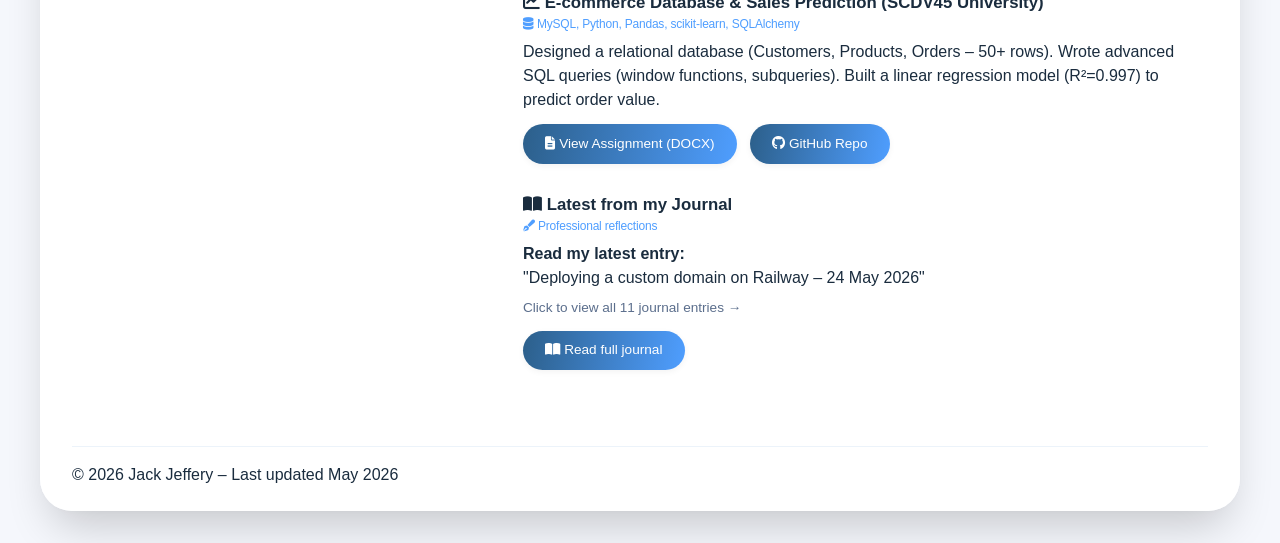
==== commit 0a732111: "Scritchy Scratchy Github" ====
--- a/index.html
+++ b/index.html
@@ -252,25 +252,37 @@
   </div>
 </div>
 
-<!-- GitHub choice modal -->
-<div id="github-choice-modal" class="modal-overlay">
-  <div class="modal-container github-choice-container">
-    <div class="modal-content github-choice-content">
-      <h3><i class="fab fa-github"></i> GitHub</h3>
-      <p>How would you like to view my GitHub profile?</p>
-      <div class="github-buttons">
-        <button id="github-view-external" class="btn-view"><i class="fas fa-external-link-alt"></i> View on GitHub</button>
-        <button id="github-view-image" class="btn-view"><i class="fas fa-image"></i> View interactive image</button>
-      </div>
-    </div>
-  </div>
-</div>
-
-<!-- Modal for the interactive GitHub screenshot -->
-<div id="github-image-modal" class="modal-overlay">
-  <div class="modal-container github-interactive-container">
-    <div class="github-image-wrapper">
-      <img src="images/gitscreenshot.png" alt="GitHub Profile Screenshot" class="github-interactive-img">
+
+<!-- Scratch Card Modal Overlay -->
+<div id="scratch-card-wrapper" class="modal-overlay" style="display: none;">
+  <div class="scratch-modal-container">
+    <div class="scratch-instruction">
+      <i class="fas fa-mouse-pointer"></i> Scratch the card to reveal my GitHub profile <i class="fas fa-mouse-pointer"></i>
+    </div>
+    <div class="scratch-card-container">
+      <div class="premium-card" id="interactive-card">
+        <div class="card-glow"></div>
+        <img class="card-bg-image" src="images/gitscreenshot.png" alt="GitHub Profile">
+        <div class="card-pattern"></div>
+        
+        <div class="card-header">
+          <span class="meta-left">JJ</span>
+          <span class="meta-right">GitHub Profile</span>
+        </div>
+        
+        <div class="card-footer">
+          <div class="footer-block">
+            <div class="meta-label">MY GitHub Commits!</div>
+            <div class="meta-value">github.com/JackUCS</div>
+          </div>
+          <div class="footer-block text-right">
+            <div class="meta-label">STATUS</div>
+            <div class="meta-value">Click → View my GitHub profile</div>
+          </div>
+        </div>
+        
+        <canvas id="scratch-canvas" class="scratch-surface"></canvas>
+      </div>
     </div>
   </div>
 </div>
--- a/style.css
+++ b/style.css
@@ -255,20 +255,27 @@
 }
 
 /* headshot styling */
+/* headshot styling with depth effect */
 .headshot {
   width: 100px;
   height: 100px;
   border-radius: 50%;
   object-fit: cover;
-  border: 3px solid white;
-  box-shadow: 0 4px 12px rgba(0,0,0,0.15);
-  transition: transform 0.2s ease, box-shadow 0.2s ease;
+  border: 3px solid rgba(255, 255, 255, 0.9);
+  box-shadow: 0 15px 25px -8px rgba(0, 0, 0, 0.3),
+              0 4px 8px -4px rgba(0, 0, 0, 0.15),
+              0 0 0 1px rgba(79, 158, 255, 0.15) inset;
+  transition: transform 0.3s cubic-bezier(0.2, 0.9, 0.4, 1.1), 
+              box-shadow 0.3s ease,
+              border-color 0.2s ease;
   cursor: pointer;
 }
 
 .headshot:hover {
-  transform: scale(1.02);
-  box-shadow: 0 6px 16px rgba(0,0,0,0.2);
+  transform: scale(1.03);
+  box-shadow: 0 20px 30px -10px rgba(0, 0, 0, 0.4),
+              0 0 0 2px rgba(79, 158, 255, 0.3) inset;
+  border-color: rgba(79, 158, 255, 0.5);
 }
 
 .cv-main {
@@ -325,6 +332,7 @@
   margin-bottom: 0.4rem;
   letter-spacing: -0.2px;
 }
+
 
 .skill-tag, .skill-link {
   display: inline-block;
@@ -793,4 +801,358 @@
 /* Ensure hover always wins */
 .project-item:hover {
   transform: scale(1.02) !important;  /* temporary test – remove if works */
+}
+/* ============================================
+   SCRATCH CARD (GitHub interactive card)
+   ============================================ */
+.scratch-card-wrapper {
+  perspective: 1200px;
+  margin: 1rem 0 2rem 0;
+  display: flex;
+  justify-content: center;
+}
+
+.premium-card {
+  position: relative;
+  width: 100%;
+  max-width: 520px;
+  height: auto;
+  min-height: 290px;
+  background-color: #0b0f12;
+  border-radius: 24px;
+  border: 1px solid rgba(255, 255, 255, 0.1);
+  padding: 1.5rem;
+  display: flex;
+  flex-direction: column;
+  justify-content: space-between;
+  box-shadow: 0 30px 60px rgba(0, 0, 0, 0.5);
+  overflow: hidden;
+  transform-style: preserve-3d;
+  transform: rotateX(0deg) rotateY(0deg);
+  transition: transform 0.5s cubic-bezier(0.16, 1, 0.3, 1);
+  cursor: crosshair;
+}
+
+/* Background Image */
+.card-bg-image {
+  position: absolute;
+  inset: 0;
+  width: 100%;
+  height: 100%;
+  object-fit: cover;
+  z-index: 0;
+  pointer-events: none;
+}
+
+/* Mouse Tracking Spotlight Layer */
+.card-glow {
+  position: absolute;
+  inset: 0;
+  pointer-events: none;
+  z-index: 1;
+  background: radial-gradient(
+    450px circle at var(--mx, 50%) var(--my, 50%),
+    rgba(79, 158, 255, 0.28) 0%,
+    rgba(37, 99, 235, 0.14) 40%,
+    rgba(0, 0, 0, 0) 70%
+  );
+}
+
+.card-pattern {
+  position: absolute;
+  inset: 0;
+  z-index: 2;
+  pointer-events: none;
+  background-image: radial-gradient(rgba(255, 255, 255, 0.08) 1px, transparent 1px);
+  background-size: 12px 12px;
+}
+
+/* Text Hierarchies */
+.card-header,
+.card-footer {
+  position: relative;
+  z-index: 3;
+  display: flex;
+  justify-content: space-between;
+  color: #ffffff;
+  font-size: 0.8rem;
+  font-weight: 500;
+  letter-spacing: 0.5px;
+  text-shadow: 0 1px 2px rgba(0,0,0,0.5);
+}
+
+.card-header {
+  margin-bottom: auto;
+}
+
+.card-footer {
+  margin-top: auto;
+  font-size: 0.7rem;
+  color: #cbd5e1;
+}
+
+.meta-label {
+  color: #94a3b8;
+  margin-bottom: 2px;
+  font-size: 0.65rem;
+}
+
+.text-right {
+  text-align: right;
+}
+
+/* Center Text Overlay */
+.value-display {
+  position: absolute;
+  inset: 0;
+  z-index: 2;
+  display: flex;
+  justify-content: center;
+  align-items: center;
+  pointer-events: none;
+}
+
+.price-reveal {
+  font-size: 1.4rem;
+  font-weight: 600;
+  color: #ffffff;
+  font-family: inherit;
+  letter-spacing: -0.5px;
+  text-shadow: 0 2px 8px rgba(0,0,0,0.5);
+  background: rgba(0,0,0,0.4);
+  padding: 0.5rem 1rem;
+  border-radius: 40px;
+  backdrop-filter: blur(4px);
+}
+
+/* Scratch Canvas */
+.scratch-surface {
+  position: absolute;
+  inset: 0;
+  width: 100%;
+  height: 100%;
+  z-index: 4;
+  cursor: crosshair;
+  transition: opacity 0.4s cubic-bezier(0.16, 1, 0.3, 1);
+}
+
+.scratch-surface.is-completed {
+  opacity: 0;
+  pointer-events: none;
+}
+
+/* Responsive */
+@media (max-width: 700px) {
+  .scratch-card-wrapper {
+    margin: 1rem 0;
+  }
+  .premium-card {
+    padding: 1rem;
+    min-height: 240px;
+  }
+  .price-reveal {
+    font-size: 1.1rem;
+  }
+  .card-header, .card-footer {
+    font-size: 0.7rem;
+  }
+}
+/* ============================================
+   SCRATCH CARD MODAL (GitHub interactive card)
+   ============================================ */
+
+/* Modal Overlay - glass background */
+#scratch-card-wrapper.modal-overlay {
+  display: none;
+  position: fixed;
+  top: 0;
+  left: 0;
+  width: 100%;
+  height: 100%;
+  background: rgba(0, 0, 0, 0.4);
+  backdrop-filter: blur(12px) brightness(0.9);
+  -webkit-backdrop-filter: blur(12px) brightness(0.9);
+  justify-content: center;
+  align-items: center;
+  z-index: 10000;
+}
+
+#scratch-card-wrapper.modal-overlay.active {
+  display: flex !important;
+}
+
+/* Container - centered content */
+.scratch-modal-container {
+  text-align: center;
+  display: flex;
+  flex-direction: column;
+  align-items: center;
+  justify-content: center;
+}
+
+/* Instruction text - glass pill, centered */
+.scratch-instruction {
+  color: white;
+  font-size: 0.9rem;
+  margin-bottom: 1.8rem;
+  padding: 0.6rem 1.5rem;
+  background: rgba(255, 255, 255, 0.1);
+  backdrop-filter: blur(8px);
+  -webkit-backdrop-filter: blur(8px);
+  border-radius: 60px;
+  border: 1px solid rgba(255, 255, 255, 0.2);
+  display: inline-flex;
+  align-items: center;
+  gap: 10px;
+  font-weight: 500;
+  letter-spacing: 0.3px;
+  box-shadow: 0 4px 15px rgba(0, 0, 0, 0.2);
+}
+
+.scratch-instruction i {
+  font-size: 1rem;
+  color: #4f9eff;
+}
+
+/* Card Wrapper - 3D perspective */
+.scratch-card-container {
+  perspective: 1200px;
+  display: inline-block;
+}
+
+/* The actual scratch card - credit card proportions */
+.premium-card {
+  position: relative;
+  width: 480px;
+  height: 290px;
+  background: linear-gradient(135deg, #0f1820 0%, #0a0f14 100%);
+  border-radius: 24px;
+  border: 1px solid rgba(255, 255, 255, 0.08);
+  padding: 1.2rem;
+  display: flex;
+  flex-direction: column;
+  justify-content: space-between;
+  box-shadow: 0 20px 35px -10px rgba(0, 0, 0, 0.4),
+              0 5px 12px -5px rgba(0, 0, 0, 0.2),
+              0 0 0 1px rgba(79, 158, 255, 0.1) inset;
+  overflow: hidden;
+  transform-style: preserve-3d;
+  transform: rotateX(0deg) rotateY(0deg);
+  transition: transform 0.5s cubic-bezier(0.16, 1, 0.3, 1),
+              box-shadow 0.3s ease;
+  cursor: crosshair;
+}
+.premium-card:hover {
+  box-shadow: 0 30px 45px -15px rgba(0, 0, 0, 0.5),
+              0 0 0 1px rgba(79, 158, 255, 0.2) inset;
+}
+
+/* Background Image */
+.card-bg-image {
+  position: absolute;
+  top: 0;
+  left: 0;
+  width: 100%;
+  height: 100%;
+  object-fit: contain;
+  background-color: #0a0f14;
+  z-index: 0;
+  pointer-events: none;
+}
+
+/* Mouse Tracking Spotlight - glassy highlight */
+.card-glow {
+  position: absolute;
+  inset: 0;
+  pointer-events: none;
+  z-index: 1;
+  background: radial-gradient(
+    400px circle at var(--mx, 50%) var(--my, 50%),
+    rgba(79, 158, 255, 0.2) 0%,
+    rgba(79, 158, 255, 0.05) 50%,
+    rgba(0, 0, 0, 0) 80%
+  );
+}
+
+/* Subtle noise pattern */
+.card-pattern {
+  position: absolute;
+  inset: 0;
+  z-index: 2;
+  pointer-events: none;
+  background-image: radial-gradient(rgba(255, 255, 255, 0.03) 1px, transparent 1px);
+  background-size: 12px 12px;
+}
+
+/* Header */
+.card-header {
+  position: relative;
+  z-index: 5;
+  display: flex;
+  justify-content: space-between;
+  align-items: center;
+  color: rgba(255, 255, 255, 0.9);
+  font-size: 0.75rem;
+  font-weight: 600;
+  letter-spacing: 0.5px;
+  text-transform: uppercase;
+  pointer-events: none;
+}
+
+/* Footer */
+.card-footer {
+  position: relative;
+  z-index: 5;
+  display: flex;
+  justify-content: space-between;
+  color: rgba(255, 255, 255, 0.6);
+  font-size: 0.6rem;
+  letter-spacing: 0.5px;
+  pointer-events: none;
+}
+
+.meta-label {
+  color: rgba(255, 255, 255, 0.4);
+  margin-bottom: 2px;
+  font-size: 0.55rem;
+  text-transform: uppercase;
+}
+
+.text-right {
+  text-align: right;
+}
+
+/* Scratch Canvas */
+.scratch-surface {
+  position: absolute;
+  top: 0;
+  left: 0;
+  width: 100%;
+  height: 100%;
+  z-index: 10;
+  cursor: crosshair;
+  transition: opacity 0.4s cubic-bezier(0.16, 1, 0.3, 1);
+  border-radius: 24px;
+}
+
+.scratch-surface.is-completed {
+  opacity: 0;
+  pointer-events: none;
+}
+
+/* Responsive */
+@media (max-width: 550px) {
+  .premium-card {
+    width: 92vw;
+    height: calc(92vw * 290 / 480);
+    padding: 1rem;
+  }
+  .scratch-instruction {
+    font-size: 0.75rem;
+    padding: 0.4rem 1rem;
+    margin-bottom: 1.2rem;
+  }
+  .card-header, .card-footer {
+    font-size: 0.65rem;
+  }
 }
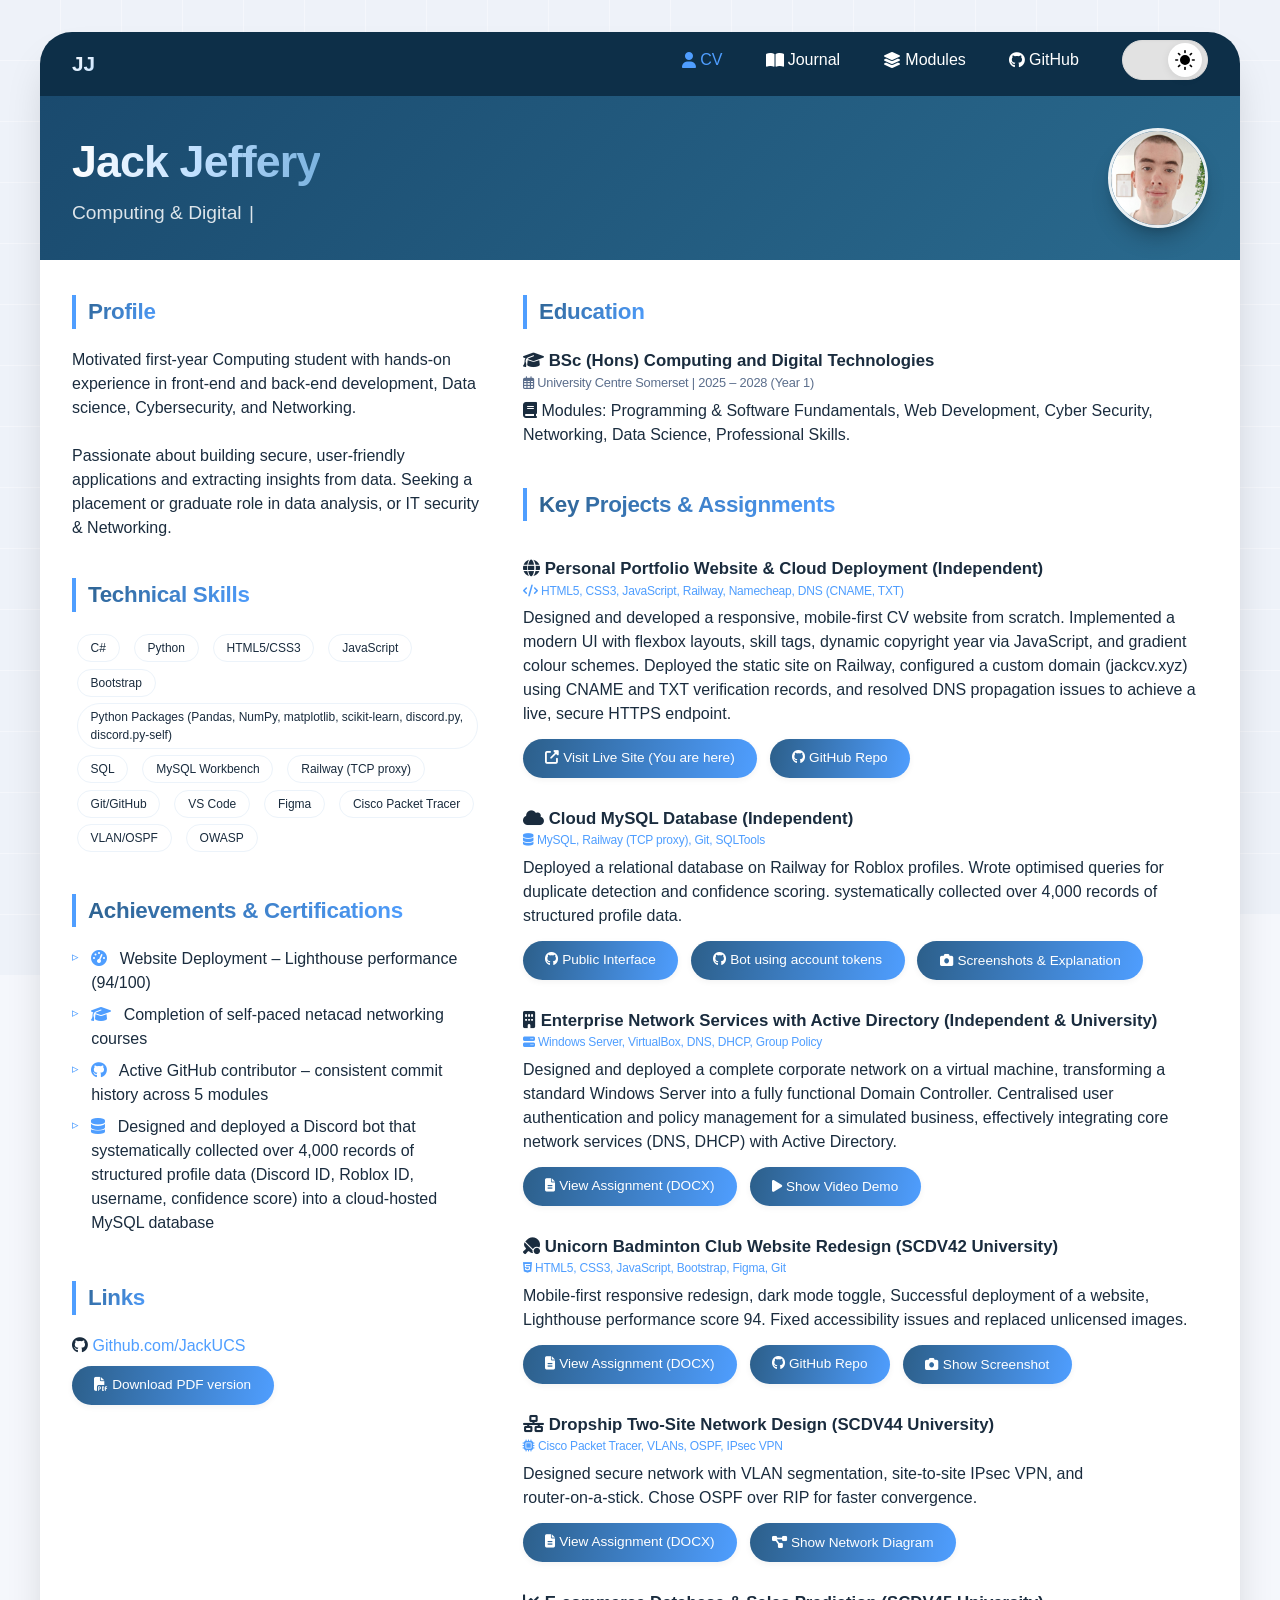
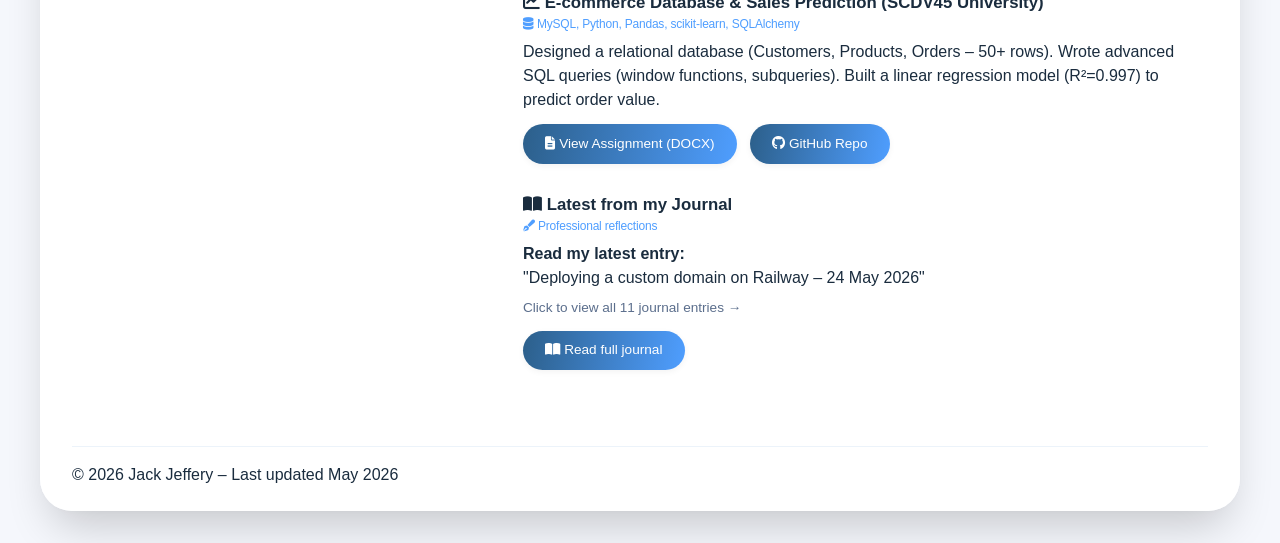
==== commit c59bd8e9: "Added complete modules section complete with full assignments for Y1" ====
--- a/index.html
+++ b/index.html
@@ -21,10 +21,11 @@
   <!-- Navigation Bar -->
   <nav class="navbar">
     <div class="nav-container">
-      <a href="index.html" class="nav-logo">JJ</a>
+      <a href="/" class="nav-logo">JJ</a>
       <ul class="nav-menu">
         <li><a href="/" class="nav-link active"><i class="fas fa-user"></i> CV</a></li>
         <li><a href="/journal" class="nav-link"><i class="fas fa-book-open"></i> Journal</a></li>
+        <li><a href="/modules" class="nav-link"><i class="fas fa-layer-group"></i> Modules</a></li>
         <li><a href="#" id="github-choice-trigger" class="nav-link"><i class="fab fa-github"></i> GitHub</a></li>
         <li>
           <button class="theme-toggle" id="theme-btn" aria-label="Toggle theme">
@@ -60,7 +61,7 @@
     <div class="header-flex">
       <div class="header-text">
         <h1>Jack Jeffery</h1>
-        <p>Computing & Digital Technologies Student</p>
+        <p id="typed-subtitle">Computing & Digital Technologies Student</p>
       </div>
       <img src="images/head.jpg" alt="Jack Jeffery" class="headshot">
     </div>
@@ -257,7 +258,7 @@
 <div id="scratch-card-wrapper" class="modal-overlay" style="display: none;">
   <div class="scratch-modal-container">
     <div class="scratch-instruction">
-      <i class="fas fa-mouse-pointer"></i> Scratch the card to reveal my GitHub profile <i class="fas fa-mouse-pointer"></i>
+      </i> Scratch the card to reveal my GitHub profile <i class="fas fa-mouse-pointer"></i>
     </div>
     <div class="scratch-card-container">
       <div class="premium-card" id="interactive-card">
@@ -304,6 +305,14 @@
     </div>
   </div>
 </div>
-
+<!-- Scratch sound effect (hidden) -->
+<audio id="scratch-sound" preload="auto" style="display: none;">
+  <source src="images/sounds\Scratch.mp3" type="audio/mp3">
+</audio>
+
+<!-- Reward sound (plays when card is fully scratched) -->
+<audio id="reward-sound" preload="auto" style="display: none;">
+  <source src="images/sounds/rewardBig.mp3" type="audio/mpeg">
+</audio>
 </body>
 </html>
--- a/style.css
+++ b/style.css
@@ -1155,4 +1155,126 @@
   .card-header, .card-footer {
     font-size: 0.65rem;
   }
+}
+/* Typing cursor blinking animation */
+.typing-cursor {
+  display: inline-block;
+  width: 2px;
+  margin-left: 2px;
+  font-weight: 400;
+}
+
+@keyframes blink {
+  0%, 100% { opacity: 1; }
+  50% { opacity: 0; }
+}
+
+/* Module stuff */
+/* Module page specific styles */
+.module-block {
+  margin-bottom: 3rem;
+}
+
+.module-title {
+  font-size: 1.6rem;
+  font-weight: 700;
+  margin-bottom: 1.2rem;
+  background: linear-gradient(120deg, #2c5f8a, #4f9eff);
+  background-clip: text;
+  -webkit-background-clip: text;
+  color: transparent;
+  border-left: 4px solid #4f9eff;
+  padding-left: 0.75rem;
+}
+
+.module-grid {
+  display: grid;
+  grid-template-columns: 1fr 1fr;
+  gap: 1.5rem;
+}
+
+.assignment-card {
+  background: var(--card-bg);
+  border-radius: 20px;
+  padding: 1.2rem;
+  transition: transform 0.2s ease, box-shadow 0.2s ease;
+}
+
+.assignment-card:hover {
+  transform: translateY(-4px);
+  box-shadow: 0 12px 24px -12px rgba(0, 0, 0, 0.2);
+}
+
+.assignment-title {
+  font-size: 1.2rem;
+  font-weight: 700;
+  margin-bottom: 0.5rem;
+  color: var(--text-primary);
+}
+
+/* Responsive: stack on mobile */
+@media (max-width: 700px) {
+  .module-grid {
+    grid-template-columns: 1fr;
+    gap: 1rem;
+  }
+  .module-title {
+    font-size: 1.3rem;
+  }
+}
+/* Slow fade effect on buttons */
+.btn-view, .btn-download {
+  transition: all 0.3s ease !important;
+}
+.btn-view:hover, .btn-download:hover {
+  transform: translateY(-2px) !important;
+  transition: all 0.3s ease !important;
+}
+
+/* Grid background – ensure it's interactive */
+.grid-background {
+  pointer-events: auto;
+  z-index: 0;
+}
+.grid-block {
+  transition: background-color 0.8s ease-out;
+}
+.grid-block:hover {
+  transition: background-color 0s;
+}
+
+/* Module page grid layout (already provided) */
+.module-grid {
+  display: grid;
+  grid-template-columns: 1fr 1fr;
+  gap: 1.5rem;
+}
+@media (max-width: 700px) {
+  .module-grid {
+    grid-template-columns: 1fr;
+  }
+}
+/* Assignment cards hover – same zoom effect as CV cards */
+.assignment-card {
+  transition: transform 0.3s cubic-bezier(0.2, 0.9, 0.4, 1.1), 
+              box-shadow 0.3s ease,
+              background-color 0.2s ease;
+  background: var(--card-bg);
+  border-radius: 20px;
+  padding: 1.2rem;
+}
+
+.assignment-card:hover {
+  transform: scale(1.02);
+  box-shadow: 0 20px 35px -12px rgba(0, 0, 0, 0.15);
+  background-color: var(--card-bg);
+  z-index: 2;
+  position: relative;
+}
+
+/* Dark mode stronger hover */
+[data-theme="dark"] .assignment-card:hover {
+  transform: scale(1.04);
+  box-shadow: 0 25px 45px -12px rgba(0, 0, 0, 0.6),
+              0 0 0 1px rgba(79, 158, 255, 0.2);
 }
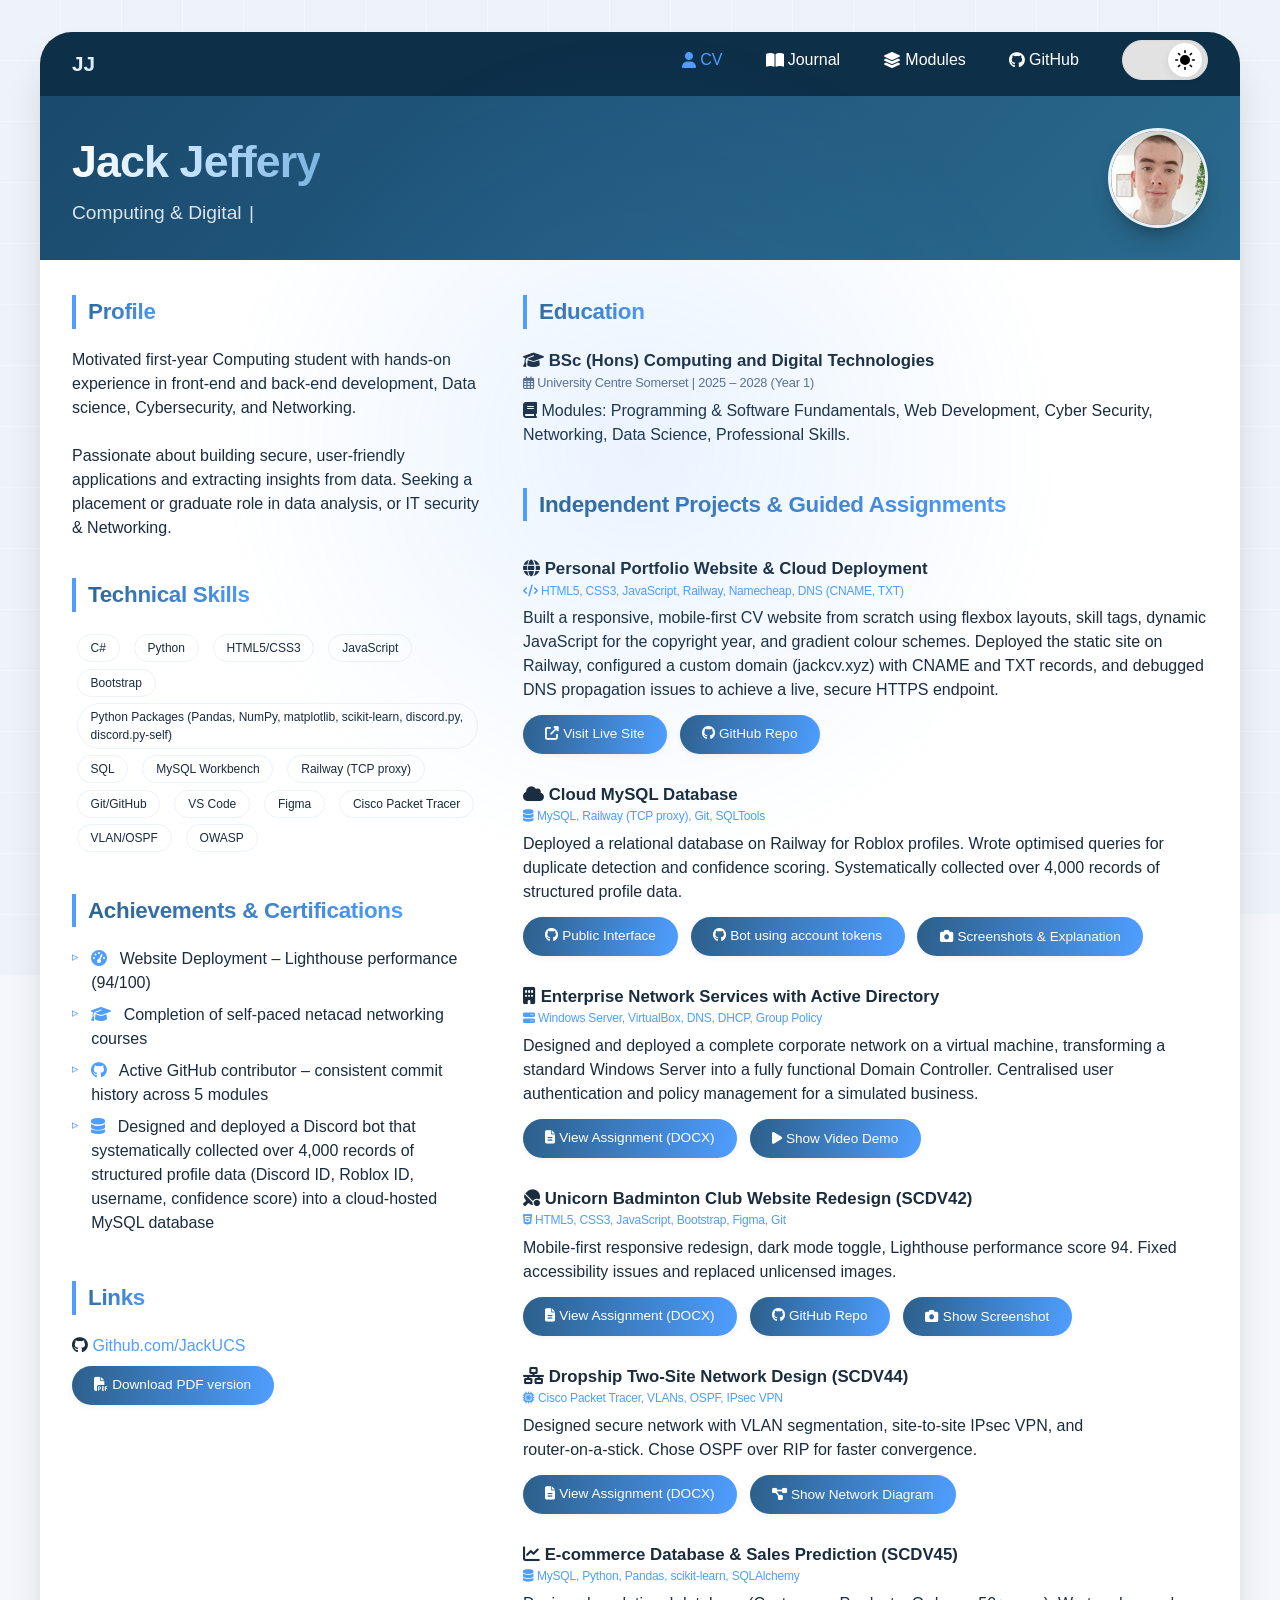
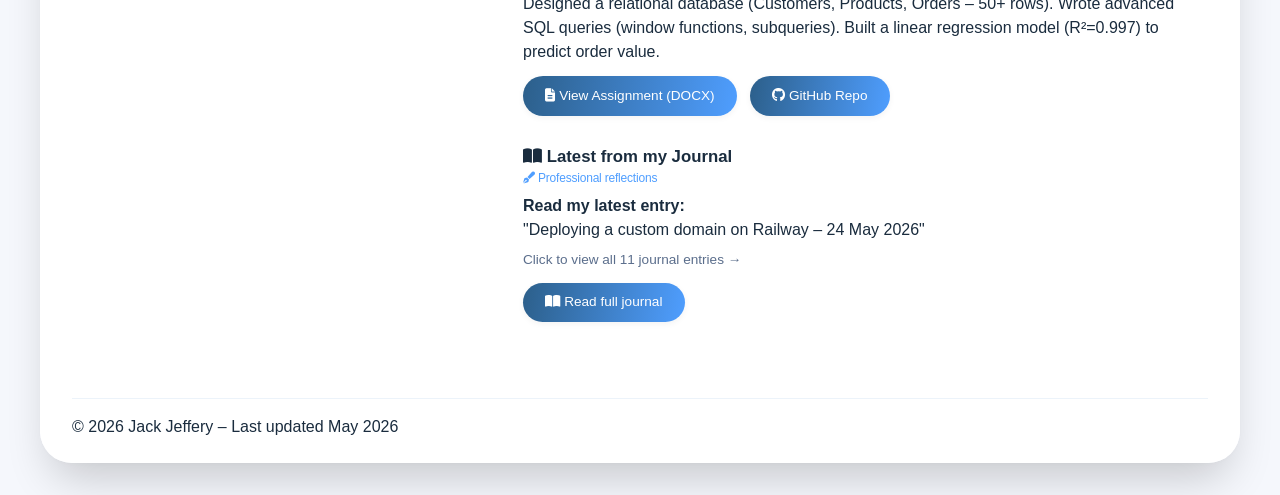
==== commit 2f3395f2: "cursor lighting effect" ====
--- a/index.html
+++ b/index.html
@@ -12,6 +12,9 @@
   <link rel="stylesheet" href="https://cdnjs.cloudflare.com/ajax/libs/font-awesome/6.5.1/css/all.min.css">
 </head>
 <body>
+
+<!-- Cursor spotlight effect -->
+<div class="cursor-spotlight" id="cursor-spotlight"></div>
 
 <!-- Interactive Grid Background -->
 <div class="grid-background" id="grid-bg"></div>
@@ -51,9 +54,7 @@
           </button>
         </li>
       </ul>
-      <div class="nav-toggle">
-        <i class="fas fa-bars"></i>
-      </div>
+      <div class="nav-toggle"><i class="fas fa-bars"></i></div>
     </div>
   </nav>
 
@@ -125,24 +126,24 @@
         </div>
 
         <div class="section">
-          <div class="section-title">Key Projects & Assignments</div>
+          <div class="section-title">Independent Projects & Guided Assignments</div>
 
           <!-- 1. Personal Portfolio Website & Cloud Deployment -->
           <div class="project-item">
-            <div class="project-title"><i class="fas fa-globe"></i> Personal Portfolio Website & Cloud Deployment (Independent)</div>
+            <div class="project-title"><i class="fas fa-globe"></i> Personal Portfolio Website & Cloud Deployment</div>
             <div class="tech-stack"><i class="fas fa-code"></i> HTML5, CSS3, JavaScript, Railway, Namecheap, DNS (CNAME, TXT)</div>
-            <div>Designed and developed a responsive, mobile‑first CV website from scratch. Implemented a modern UI with flexbox layouts, skill tags, dynamic copyright year via JavaScript, and gradient colour schemes. Deployed the static site on Railway, configured a custom domain (jackcv.xyz) using CNAME and TXT verification records, and resolved DNS propagation issues to achieve a live, secure HTTPS endpoint.</div>
-            <div class="button-group">
-              <a href="https://jackcv.xyz" class="btn-view" target="_blank"><i class="fas fa-external-link-alt"></i> Visit Live Site (You are here)</a>
+            <div>Built a responsive, mobile‑first CV website from scratch using flexbox layouts, skill tags, dynamic JavaScript for the copyright year, and gradient colour schemes. Deployed the static site on Railway, configured a custom domain (jackcv.xyz) with CNAME and TXT records, and debugged DNS propagation issues to achieve a live, secure HTTPS endpoint.</div>
+            <div class="button-group">
+              <a href="https://jackcv.xyz" class="btn-view" target="_blank"><i class="fas fa-external-link-alt"></i> Visit Live Site</a>
               <a href="https://github.com/JackUCS/Digital-CV" class="btn-view" target="_blank"><i class="fab fa-github"></i> GitHub Repo</a>
             </div>
           </div>
 
-          <!-- 2. Cloud MySQL Database (Independent) -->
-          <div class="project-item">
-            <div class="project-title"><i class="fas fa-cloud"></i> Cloud MySQL Database (Independent)</div>
+          <!-- 2. Cloud MySQL Database -->
+          <div class="project-item">
+            <div class="project-title"><i class="fas fa-cloud"></i> Cloud MySQL Database</div>
             <div class="tech-stack"><i class="fas fa-database"></i> MySQL, Railway (TCP proxy), Git, SQLTools</div>
-            <div>Deployed a relational database on Railway for Roblox profiles. Wrote optimised queries for duplicate detection and confidence scoring. systematically collected over 4,000 records of structured profile data.</div>
+            <div>Deployed a relational database on Railway for Roblox profiles. Wrote optimised queries for duplicate detection and confidence scoring. Systematically collected over 4,000 records of structured profile data.</div>
             <div class="button-group">
               <a href="https://github.com/JackUCS/PublicInterface" class="btn-view" target="_blank"><i class="fab fa-github"></i> Public Interface</a>
               <a href="https://github.com/JackUCS/Roblox-Monitoring-Final" class="btn-view" target="_blank"><i class="fab fa-github"></i> Bot using account tokens</a>
@@ -152,15 +153,15 @@
               <img src="images/SQLScreenshot.png" alt="Database schema" style="max-width: 100%; border-radius: 12px; box-shadow: 0 4px 12px rgba(0,0,0,0.1); margin-bottom: 1rem;">
               <p style="font-size: 0.75rem; color: #5b6e8c; margin-bottom: 0.5rem;">Screenshot of database records</p>
               <img src="images/Result.png" alt="Query results example" style="max-width: 100%; border-radius: 12px; box-shadow: 0 4px 12px rgba(0,0,0,0.1);">
-              <p style="font-size: 0.75rem; color: #5b6e8c; margin-top: 0.5rem;">The code is hosted on a real account token and scans a variety of guilds for user‑specified keywords that the user can predefine (e.g., "ollie") on detection the message is logged and relayed to a webhook. Roblox users (Next to the blue person) are scraped by confidence values utilising regex to identify strings that are deemed as valuable, users who send their user profile link in a specific channel will be identified as a confidence of 3 (highest possible, this will stack to ensure the program is entirely confident)</p>
-            </div>
-          </div>
-
-          <!-- 3. Enterprise Network Services with Active Directory (Independent) -->
-          <div class="project-item">
-            <div class="project-title"><i class="fas fa-building"></i> Enterprise Network Services with Active Directory (Independent & University)</div>
+              <p style="font-size: 0.75rem; color: #5b6e8c; margin-top: 0.5rem;">The bot scans guilds for keywords, scrapes Roblox profiles using regex, and stores confidence scores.</p>
+            </div>
+          </div>
+
+          <!-- 3. Active Directory -->
+          <div class="project-item">
+            <div class="project-title"><i class="fas fa-building"></i> Enterprise Network Services with Active Directory</div>
             <div class="tech-stack"><i class="fas fa-server"></i> Windows Server, VirtualBox, DNS, DHCP, Group Policy</div>
-            <div>Designed and deployed a complete corporate network on a virtual machine, transforming a standard Windows Server into a fully functional Domain Controller. Centralised user authentication and policy management for a simulated business, effectively integrating core network services (DNS, DHCP) with Active Directory.</div>
+            <div>Designed and deployed a complete corporate network on a virtual machine, transforming a standard Windows Server into a fully functional Domain Controller. Centralised user authentication and policy management for a simulated business.</div>
             <div class="button-group">
               <a href="assignments/SCDV44_CW2_JEF25003751_Jack_Jeffery_Networking 1.docx" class="btn-view" target="_blank"><i class="fas fa-file-alt"></i> View Assignment (DOCX)</a>
               <button class="btn-view toggle-screenshot-btn" data-target="screenshot-activedirectory"><i class="fas fa-play"></i> Show Video Demo</button>
@@ -169,15 +170,15 @@
               <div class="video-container">
                 <iframe class="responsive-iframe" src="https://www.youtube-nocookie.com/embed/aEGvHdF7f94" title="Active Directory Domain Controller Demo" frameborder="0" allow="accelerometer; autoplay; clipboard-write; encrypted-media; gyroscope; picture-in-picture; web-share" referrerpolicy="strict-origin-when-cross-origin" allowfullscreen></iframe>
               </div>
-              <p style="font-size: 0.75rem; color: #5b6e8c; margin-top: 0.5rem;">Active Directory Domain Controller / ADDS Demo.</p>
-            </div>
-          </div>
-
-          <!-- 4. Unicorn Badminton Club Website Redesign (SCDV42) -->
-          <div class="project-item">
-            <div class="project-title"><i class="fas fa-table-tennis"></i> Unicorn Badminton Club Website Redesign (SCDV42 University)</div>
+              <p style="font-size: 0.75rem; color: #5b6e8c; margin-top: 0.5rem;">Active Directory Domain Controller Demo.</p>
+            </div>
+          </div>
+
+          <!-- 4. Unicorn Badminton Club (SCDV42) -->
+          <div class="project-item">
+            <div class="project-title"><i class="fas fa-table-tennis"></i> Unicorn Badminton Club Website Redesign (SCDV42)</div>
             <div class="tech-stack"><i class="fab fa-html5"></i> HTML5, CSS3, JavaScript, Bootstrap, Figma, Git</div>
-            <div>Mobile‑first responsive redesign, dark mode toggle, Successful deployment of a website, Lighthouse performance score 94. Fixed accessibility issues and replaced unlicensed images.</div>
+            <div>Mobile‑first responsive redesign, dark mode toggle, Lighthouse performance score 94. Fixed accessibility issues and replaced unlicensed images.</div>
             <div class="button-group">
               <a href="assignments/SCDV42_CW2_JEF25003751_Jack_Jeffery_Web 1.docx" class="btn-view" target="_blank"><i class="fas fa-file-alt"></i> View Assignment (DOCX)</a>
               <a href="https://github.com/JackUCS/UBC-Assignment" class="btn-view" target="_blank"><i class="fab fa-github"></i> GitHub Repo</a>
@@ -186,13 +187,13 @@
             <div id="screenshot-ubc" class="screenshot-container" style="display: none; margin-top: 1rem;">
               <img src="images/Desktop showcase.png" alt="UBC website desktop view" style="max-width: 100%; border-radius: 12px; box-shadow: 0 4px 12px rgba(0,0,0,0.1); margin-bottom: 1rem;">
               <img src="images/MOBILE SHOWCASE.png" alt="UBC website mobile view" style="max-width: 100%; border-radius: 12px; box-shadow: 0 4px 12px rgba(0,0,0,0.1);">
-              <p style="font-size: 0.75rem; color: #5b6e8c; margin-top: 0.5rem;">Desktop and mobile views of the redesigned site, with light and darkmode counterparts.</p>
-            </div>
-          </div>
-
-          <!-- 5. Dropship Two‑Site Network Design (SCDV44) -->
-          <div class="project-item">
-            <div class="project-title"><i class="fas fa-network-wired"></i> Dropship Two‑Site Network Design (SCDV44 University)</div>
+              <p style="font-size: 0.75rem; color: #5b6e8c; margin-top: 0.5rem;">Desktop and mobile views of the redesigned site.</p>
+            </div>
+          </div>
+
+          <!-- 5. Dropship Network Design (SCDV44) -->
+          <div class="project-item">
+            <div class="project-title"><i class="fas fa-network-wired"></i> Dropship Two‑Site Network Design (SCDV44)</div>
             <div class="tech-stack"><i class="fas fa-microchip"></i> Cisco Packet Tracer, VLANs, OSPF, IPsec VPN</div>
             <div>Designed secure network with VLAN segmentation, site‑to‑site IPsec VPN, and router‑on‑a‑stick. Chose OSPF over RIP for faster convergence.</div>
             <div class="button-group">
@@ -205,9 +206,9 @@
             </div>
           </div>
 
-          <!-- 6. E‑commerce Database & Sales Prediction (SCDV45) -->
-          <div class="project-item">
-            <div class="project-title"><i class="fas fa-chart-line"></i> E‑commerce Database & Sales Prediction (SCDV45 University)</div>
+          <!-- 6. E‑commerce Database (SCDV45) -->
+          <div class="project-item">
+            <div class="project-title"><i class="fas fa-chart-line"></i> E‑commerce Database & Sales Prediction (SCDV45)</div>
             <div class="tech-stack"><i class="fas fa-database"></i> MySQL, Python, Pandas, scikit‑learn, SQLAlchemy</div>
             <div>Designed a relational database (Customers, Products, Orders – 50+ rows). Wrote advanced SQL queries (window functions, subqueries). Built a linear regression model (R²=0.997) to predict order value.</div>
             <div class="button-group">
@@ -218,26 +219,18 @@
 
           <!-- Journal Teaser -->
           <div class="project-item journal-teaser">
-            <div class="project-title">
-              <i class="fas fa-book-open"></i> Latest from my Journal
-            </div>
-            <div class="tech-stack">
-              <i class="fas fa-pen-fancy"></i> Professional reflections
-            </div>
+            <div class="project-title"><i class="fas fa-book-open"></i> Latest from my Journal</div>
+            <div class="tech-stack"><i class="fas fa-pen-fancy"></i> Professional reflections</div>
             <div>
               <p><strong>Read my latest entry:</strong><br> "Deploying a custom domain on Railway – 24 May 2026"</p>
-              <p style="font-size: 0.85rem; margin-top: 0.5rem; color: var(--text-secondary);">
-                Click to view all 11 journal entries →
-              </p>
-            </div>
-            <div class="button-group">
-              <a href="/journal" class="btn-view">
-                <i class="fas fa-book-open"></i> Read full journal
-              </a>
-            </div>
-          </div>
-
-        </div> <!-- end key projects section -->
+              <p style="font-size: 0.85rem; margin-top: 0.5rem; color: var(--text-secondary);">Click to view all 11 journal entries →</p>
+            </div>
+            <div class="button-group">
+              <a href="/journal" class="btn-view"><i class="fas fa-book-open"></i> Read full journal</a>
+            </div>
+          </div>
+
+        </div> <!-- end section -->
       </div> <!-- end right-col -->
     </div> <!-- end two-col -->
 
@@ -253,35 +246,31 @@
   </div>
 </div>
 
-
 <!-- Scratch Card Modal Overlay -->
 <div id="scratch-card-wrapper" class="modal-overlay" style="display: none;">
   <div class="scratch-modal-container">
     <div class="scratch-instruction">
-      </i> Scratch the card to reveal my GitHub profile <i class="fas fa-mouse-pointer"></i>
+      <i class="fas fa-hand-peace"></i> Scratch the card to reveal my GitHub profile <i class="fas fa-mouse-pointer"></i>
     </div>
     <div class="scratch-card-container">
       <div class="premium-card" id="interactive-card">
         <div class="card-glow"></div>
         <img class="card-bg-image" src="images/gitscreenshot.png" alt="GitHub Profile">
         <div class="card-pattern"></div>
-        
         <div class="card-header">
           <span class="meta-left">JJ</span>
           <span class="meta-right">GitHub Profile</span>
         </div>
-        
         <div class="card-footer">
           <div class="footer-block">
-            <div class="meta-label">MY GitHub Commits!</div>
+            <div class="meta-label">MY WORK</div>
             <div class="meta-value">github.com/JackUCS</div>
           </div>
           <div class="footer-block text-right">
             <div class="meta-label">STATUS</div>
-            <div class="meta-value">Click → View my GitHub profile</div>
-          </div>
-        </div>
-        
+            <div class="meta-value">Scratch → Unlock</div>
+          </div>
+        </div>
         <canvas id="scratch-canvas" class="scratch-surface"></canvas>
       </div>
     </div>
@@ -297,7 +286,7 @@
       <hr>
       <div class="journal-preview">
         <p><strong>24 May 2026 – Deploying a custom domain on Railway</strong></p>
-        <p>Getting <code>jackcv.xyz</code> live was harder than expected. I had to configure CNAME and TXT records on Namecheap...</p>
+        <p>Getting <code>jackcv.xyz</code> live was harder than expected...</p>
       </div>
       <div class="button-group" style="margin-top: 1rem;">
         <a href="/journal" class="btn-view">Read full journal →</a>
@@ -305,14 +294,14 @@
     </div>
   </div>
 </div>
-<!-- Scratch sound effect (hidden) -->
+
+<!-- Audio elements -->
 <audio id="scratch-sound" preload="auto" style="display: none;">
-  <source src="images/sounds\Scratch.mp3" type="audio/mp3">
+  <source src="images/sounds/Scratch.mp3" type="audio/mpeg">
 </audio>
-
-<!-- Reward sound (plays when card is fully scratched) -->
 <audio id="reward-sound" preload="auto" style="display: none;">
   <source src="images/sounds/rewardBig.mp3" type="audio/mpeg">
 </audio>
+
 </body>
 </html>
--- a/style.css
+++ b/style.css
@@ -1277,4 +1277,16 @@
   transform: scale(1.04);
   box-shadow: 0 25px 45px -12px rgba(0, 0, 0, 0.6),
               0 0 0 1px rgba(79, 158, 255, 0.2);
+}
+/* Cursor spotlight effect – full site */
+.cursor-spotlight {
+  position: fixed;
+  top: 0;
+  left: 0;
+  width: 100%;
+  height: 100%;
+  pointer-events: none;
+  z-index: 9998;
+  background: radial-gradient(600px circle at var(--x, 50%) var(--y, 50%), rgba(79, 158, 255, 0.12), transparent 70%);
+  transition: background 0.05s linear;
 }
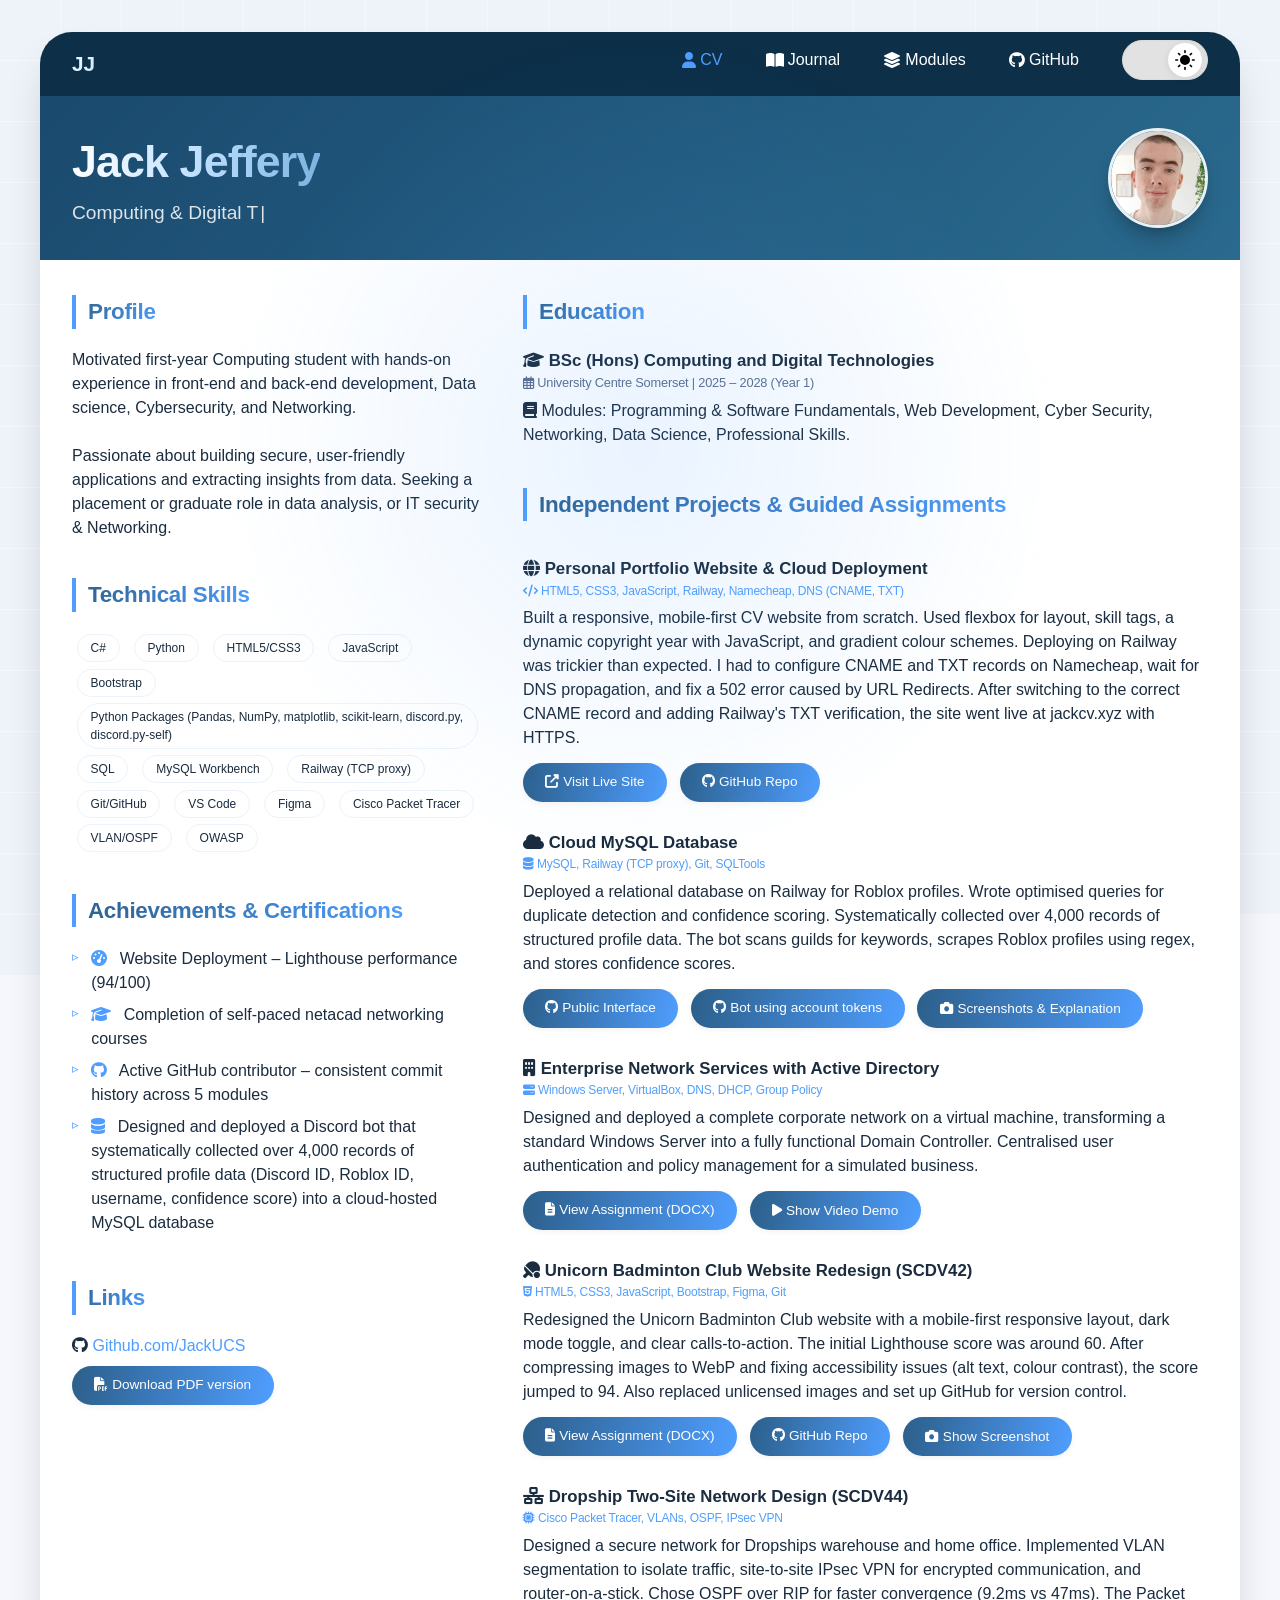
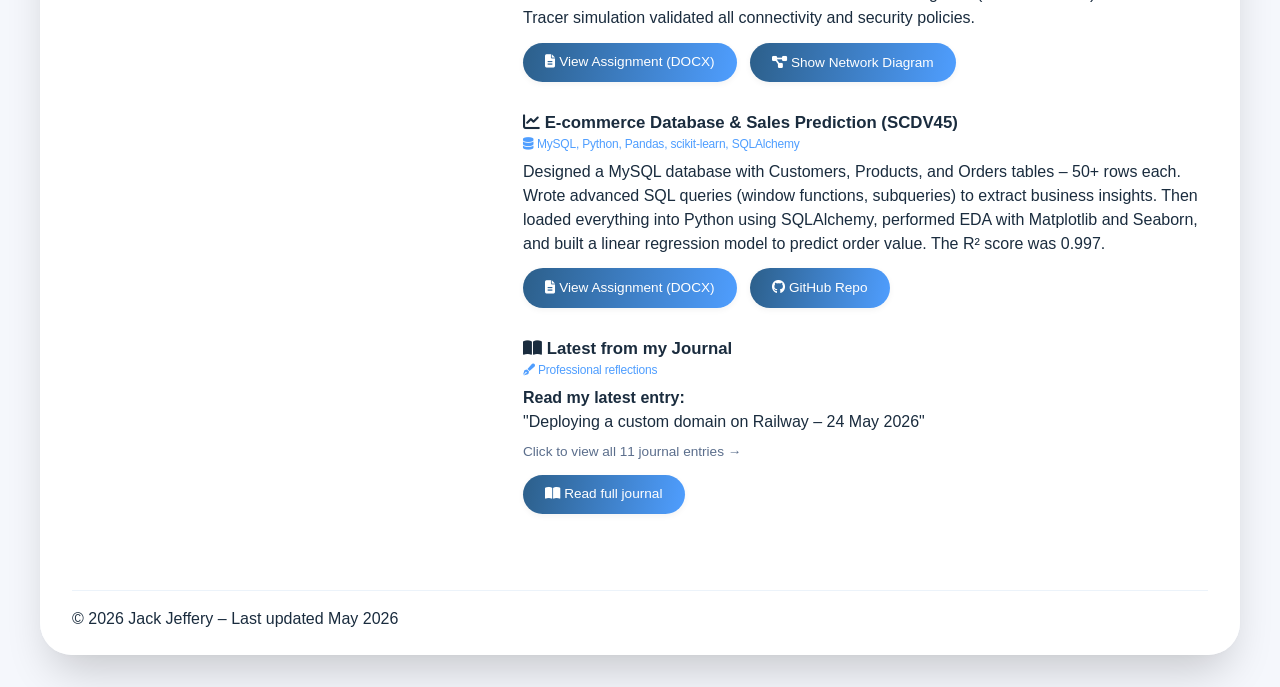
==== commit 627aa50c: "Changes in language in elements" ====
--- a/index.html
+++ b/index.html
@@ -132,7 +132,7 @@
           <div class="project-item">
             <div class="project-title"><i class="fas fa-globe"></i> Personal Portfolio Website & Cloud Deployment</div>
             <div class="tech-stack"><i class="fas fa-code"></i> HTML5, CSS3, JavaScript, Railway, Namecheap, DNS (CNAME, TXT)</div>
-            <div>Built a responsive, mobile‑first CV website from scratch using flexbox layouts, skill tags, dynamic JavaScript for the copyright year, and gradient colour schemes. Deployed the static site on Railway, configured a custom domain (jackcv.xyz) with CNAME and TXT records, and debugged DNS propagation issues to achieve a live, secure HTTPS endpoint.</div>
+            <div>Built a responsive, mobile‑first CV website from scratch. Used flexbox for layout, skill tags, a dynamic copyright year with JavaScript, and gradient colour schemes. Deploying on Railway was trickier than expected. I had to configure CNAME and TXT records on Namecheap, wait for DNS propagation, and fix a 502 error caused by URL Redirects. After switching to the correct CNAME record and adding Railway's TXT verification, the site went live at jackcv.xyz with HTTPS.</div>
             <div class="button-group">
               <a href="https://jackcv.xyz" class="btn-view" target="_blank"><i class="fas fa-external-link-alt"></i> Visit Live Site</a>
               <a href="https://github.com/JackUCS/Digital-CV" class="btn-view" target="_blank"><i class="fab fa-github"></i> GitHub Repo</a>
@@ -143,7 +143,7 @@
           <div class="project-item">
             <div class="project-title"><i class="fas fa-cloud"></i> Cloud MySQL Database</div>
             <div class="tech-stack"><i class="fas fa-database"></i> MySQL, Railway (TCP proxy), Git, SQLTools</div>
-            <div>Deployed a relational database on Railway for Roblox profiles. Wrote optimised queries for duplicate detection and confidence scoring. Systematically collected over 4,000 records of structured profile data.</div>
+            <div>Deployed a relational database on Railway for Roblox profiles. Wrote optimised queries for duplicate detection and confidence scoring. Systematically collected over 4,000 records of structured profile data. The bot scans guilds for keywords, scrapes Roblox profiles using regex, and stores confidence scores.</div>
             <div class="button-group">
               <a href="https://github.com/JackUCS/PublicInterface" class="btn-view" target="_blank"><i class="fab fa-github"></i> Public Interface</a>
               <a href="https://github.com/JackUCS/Roblox-Monitoring-Final" class="btn-view" target="_blank"><i class="fab fa-github"></i> Bot using account tokens</a>
@@ -153,7 +153,6 @@
               <img src="images/SQLScreenshot.png" alt="Database schema" style="max-width: 100%; border-radius: 12px; box-shadow: 0 4px 12px rgba(0,0,0,0.1); margin-bottom: 1rem;">
               <p style="font-size: 0.75rem; color: #5b6e8c; margin-bottom: 0.5rem;">Screenshot of database records</p>
               <img src="images/Result.png" alt="Query results example" style="max-width: 100%; border-radius: 12px; box-shadow: 0 4px 12px rgba(0,0,0,0.1);">
-              <p style="font-size: 0.75rem; color: #5b6e8c; margin-top: 0.5rem;">The bot scans guilds for keywords, scrapes Roblox profiles using regex, and stores confidence scores.</p>
             </div>
           </div>
 
@@ -170,7 +169,6 @@
               <div class="video-container">
                 <iframe class="responsive-iframe" src="https://www.youtube-nocookie.com/embed/aEGvHdF7f94" title="Active Directory Domain Controller Demo" frameborder="0" allow="accelerometer; autoplay; clipboard-write; encrypted-media; gyroscope; picture-in-picture; web-share" referrerpolicy="strict-origin-when-cross-origin" allowfullscreen></iframe>
               </div>
-              <p style="font-size: 0.75rem; color: #5b6e8c; margin-top: 0.5rem;">Active Directory Domain Controller Demo.</p>
             </div>
           </div>
 
@@ -178,7 +176,7 @@
           <div class="project-item">
             <div class="project-title"><i class="fas fa-table-tennis"></i> Unicorn Badminton Club Website Redesign (SCDV42)</div>
             <div class="tech-stack"><i class="fab fa-html5"></i> HTML5, CSS3, JavaScript, Bootstrap, Figma, Git</div>
-            <div>Mobile‑first responsive redesign, dark mode toggle, Lighthouse performance score 94. Fixed accessibility issues and replaced unlicensed images.</div>
+            <div>Redesigned the Unicorn Badminton Club website with a mobile‑first responsive layout, dark mode toggle, and clear calls‑to‑action. The initial Lighthouse score was around 60. After compressing images to WebP and fixing accessibility issues (alt text, colour contrast), the score jumped to 94. Also replaced unlicensed images and set up GitHub for version control.</div>
             <div class="button-group">
               <a href="assignments/SCDV42_CW2_JEF25003751_Jack_Jeffery_Web 1.docx" class="btn-view" target="_blank"><i class="fas fa-file-alt"></i> View Assignment (DOCX)</a>
               <a href="https://github.com/JackUCS/UBC-Assignment" class="btn-view" target="_blank"><i class="fab fa-github"></i> GitHub Repo</a>
@@ -187,7 +185,6 @@
             <div id="screenshot-ubc" class="screenshot-container" style="display: none; margin-top: 1rem;">
               <img src="images/Desktop showcase.png" alt="UBC website desktop view" style="max-width: 100%; border-radius: 12px; box-shadow: 0 4px 12px rgba(0,0,0,0.1); margin-bottom: 1rem;">
               <img src="images/MOBILE SHOWCASE.png" alt="UBC website mobile view" style="max-width: 100%; border-radius: 12px; box-shadow: 0 4px 12px rgba(0,0,0,0.1);">
-              <p style="font-size: 0.75rem; color: #5b6e8c; margin-top: 0.5rem;">Desktop and mobile views of the redesigned site.</p>
             </div>
           </div>
 
@@ -195,14 +192,13 @@
           <div class="project-item">
             <div class="project-title"><i class="fas fa-network-wired"></i> Dropship Two‑Site Network Design (SCDV44)</div>
             <div class="tech-stack"><i class="fas fa-microchip"></i> Cisco Packet Tracer, VLANs, OSPF, IPsec VPN</div>
-            <div>Designed secure network with VLAN segmentation, site‑to‑site IPsec VPN, and router‑on‑a‑stick. Chose OSPF over RIP for faster convergence.</div>
+            <div>Designed a secure network for Dropships warehouse and home office. Implemented VLAN segmentation to isolate traffic, site‑to‑site IPsec VPN for encrypted communication, and router‑on‑a‑stick. Chose OSPF over RIP for faster convergence (9.2ms vs 47ms). The Packet Tracer simulation validated all connectivity and security policies.</div>
             <div class="button-group">
               <a href="assignments/SCDV44_CW2_JEF25003751_Jack_Jeffery_Networking 1.docx" class="btn-view" target="_blank"><i class="fas fa-file-alt"></i> View Assignment (DOCX)</a>
               <button class="btn-view toggle-screenshot-btn" data-target="screenshot-dropship"><i class="fas fa-diagram-project"></i> Show Network Diagram</button>
             </div>
             <div id="screenshot-dropship" class="screenshot-container" style="display: none; margin-top: 1rem;">
               <img src="images/network diagram.png" alt="Dropship network topology" style="max-width: 100%; border-radius: 12px; box-shadow: 0 4px 12px rgba(0,0,0,0.1);">
-              <p style="font-size: 0.75rem; color: #5b6e8c; margin-top: 0.5rem;">Packet Tracer network diagram showing VLAN segmentation and VPN tunnel.</p>
             </div>
           </div>
 
@@ -210,7 +206,7 @@
           <div class="project-item">
             <div class="project-title"><i class="fas fa-chart-line"></i> E‑commerce Database & Sales Prediction (SCDV45)</div>
             <div class="tech-stack"><i class="fas fa-database"></i> MySQL, Python, Pandas, scikit‑learn, SQLAlchemy</div>
-            <div>Designed a relational database (Customers, Products, Orders – 50+ rows). Wrote advanced SQL queries (window functions, subqueries). Built a linear regression model (R²=0.997) to predict order value.</div>
+            <div>Designed a MySQL database with Customers, Products, and Orders tables – 50+ rows each. Wrote advanced SQL queries (window functions, subqueries) to extract business insights. Then loaded everything into Python using SQLAlchemy, performed EDA with Matplotlib and Seaborn, and built a linear regression model to predict order value. The R² score was 0.997.</div>
             <div class="button-group">
               <a href="assignments/SCDV45_CW2_JEF25003751_DataScience.docx" class="btn-view" target="_blank"><i class="fas fa-file-alt"></i> View Assignment (DOCX)</a>
               <a href="https://github.com/JackUCS/SCDV45_CW2" class="btn-view" target="_blank"><i class="fab fa-github"></i> GitHub Repo</a>
@@ -239,69 +235,14 @@
   </div> <!-- end cv-main -->
 </div> <!-- end container -->
 
-<!-- Modal for project detail popup -->
-<div id="project-modal" class="modal-overlay">
-  <div class="modal-container">
-    <div class="modal-content"></div>
-  </div>
-</div>
-
-<!-- Scratch Card Modal Overlay -->
-<div id="scratch-card-wrapper" class="modal-overlay" style="display: none;">
-  <div class="scratch-modal-container">
-    <div class="scratch-instruction">
-      <i class="fas fa-hand-peace"></i> Scratch the card to reveal my GitHub profile <i class="fas fa-mouse-pointer"></i>
-    </div>
-    <div class="scratch-card-container">
-      <div class="premium-card" id="interactive-card">
-        <div class="card-glow"></div>
-        <img class="card-bg-image" src="images/gitscreenshot.png" alt="GitHub Profile">
-        <div class="card-pattern"></div>
-        <div class="card-header">
-          <span class="meta-left">JJ</span>
-          <span class="meta-right">GitHub Profile</span>
-        </div>
-        <div class="card-footer">
-          <div class="footer-block">
-            <div class="meta-label">MY WORK</div>
-            <div class="meta-value">github.com/JackUCS</div>
-          </div>
-          <div class="footer-block text-right">
-            <div class="meta-label">STATUS</div>
-            <div class="meta-value">Scratch → Unlock</div>
-          </div>
-        </div>
-        <canvas id="scratch-canvas" class="scratch-surface"></canvas>
-      </div>
-    </div>
-  </div>
-</div>
-
-<!-- Modal for journal preview -->
-<div id="journal-preview-modal" class="modal-overlay">
-  <div class="modal-container">
-    <div class="modal-content">
-      <h3><i class="fas fa-book-open"></i> Professional Journal</h3>
-      <p>Here's a preview of my latest entry:</p>
-      <hr>
-      <div class="journal-preview">
-        <p><strong>24 May 2026 – Deploying a custom domain on Railway</strong></p>
-        <p>Getting <code>jackcv.xyz</code> live was harder than expected...</p>
-      </div>
-      <div class="button-group" style="margin-top: 1rem;">
-        <a href="/journal" class="btn-view">Read full journal →</a>
-      </div>
-    </div>
-  </div>
-</div>
+<!-- Modals -->
+<div id="project-modal" class="modal-overlay"><div class="modal-container"><div class="modal-content"></div></div></div>
+<div id="scratch-card-wrapper" class="modal-overlay" style="display: none;"><div class="scratch-modal-container"><div class="scratch-instruction"><i class="fas fa-hand-peace"></i> Scratch the card to reveal my GitHub profile <i class="fas fa-mouse-pointer"></i></div><div class="scratch-card-container"><div class="premium-card" id="interactive-card"><div class="card-glow"></div><img class="card-bg-image" src="images/gitscreenshot.png" alt="GitHub Profile"><div class="card-pattern"></div><div class="card-header"><span class="meta-left">JJ</span><span class="meta-right">GitHub Profile</span></div><div class="card-footer"><div class="footer-block"><div class="meta-label">MY WORK</div><div class="meta-value">github.com/JackUCS</div></div><div class="footer-block text-right"><div class="meta-label">STATUS</div><div class="meta-value">Scratch → Unlock</div></div></div><canvas id="scratch-canvas" class="scratch-surface"></canvas></div></div></div></div>
+<div id="journal-preview-modal" class="modal-overlay"><div class="modal-container"><div class="modal-content"><h3><i class="fas fa-book-open"></i> Professional Journal</h3><p>Here's a preview of my latest entry:</p><hr><div class="journal-preview"><p><strong>24 May 2026 – Deploying a custom domain on Railway</strong></p><p>Getting <code>jackcv.xyz</code> live was harder than expected...</p></div><div class="button-group" style="margin-top: 1rem;"><a href="/journal" class="btn-view">Read full journal →</a></div></div></div></div>
 
 <!-- Audio elements -->
-<audio id="scratch-sound" preload="auto" style="display: none;">
-  <source src="images/sounds/Scratch.mp3" type="audio/mpeg">
-</audio>
-<audio id="reward-sound" preload="auto" style="display: none;">
-  <source src="images/sounds/rewardBig.mp3" type="audio/mpeg">
-</audio>
+<audio id="scratch-sound" preload="auto" style="display: none;"><source src="images/sounds/Scratch.mp3" type="audio/mpeg"></audio>
+<audio id="reward-sound" preload="auto" style="display: none;"><source src="images/sounds/rewardBig.mp3" type="audio/mpeg"></audio>
 
 </body>
 </html>
